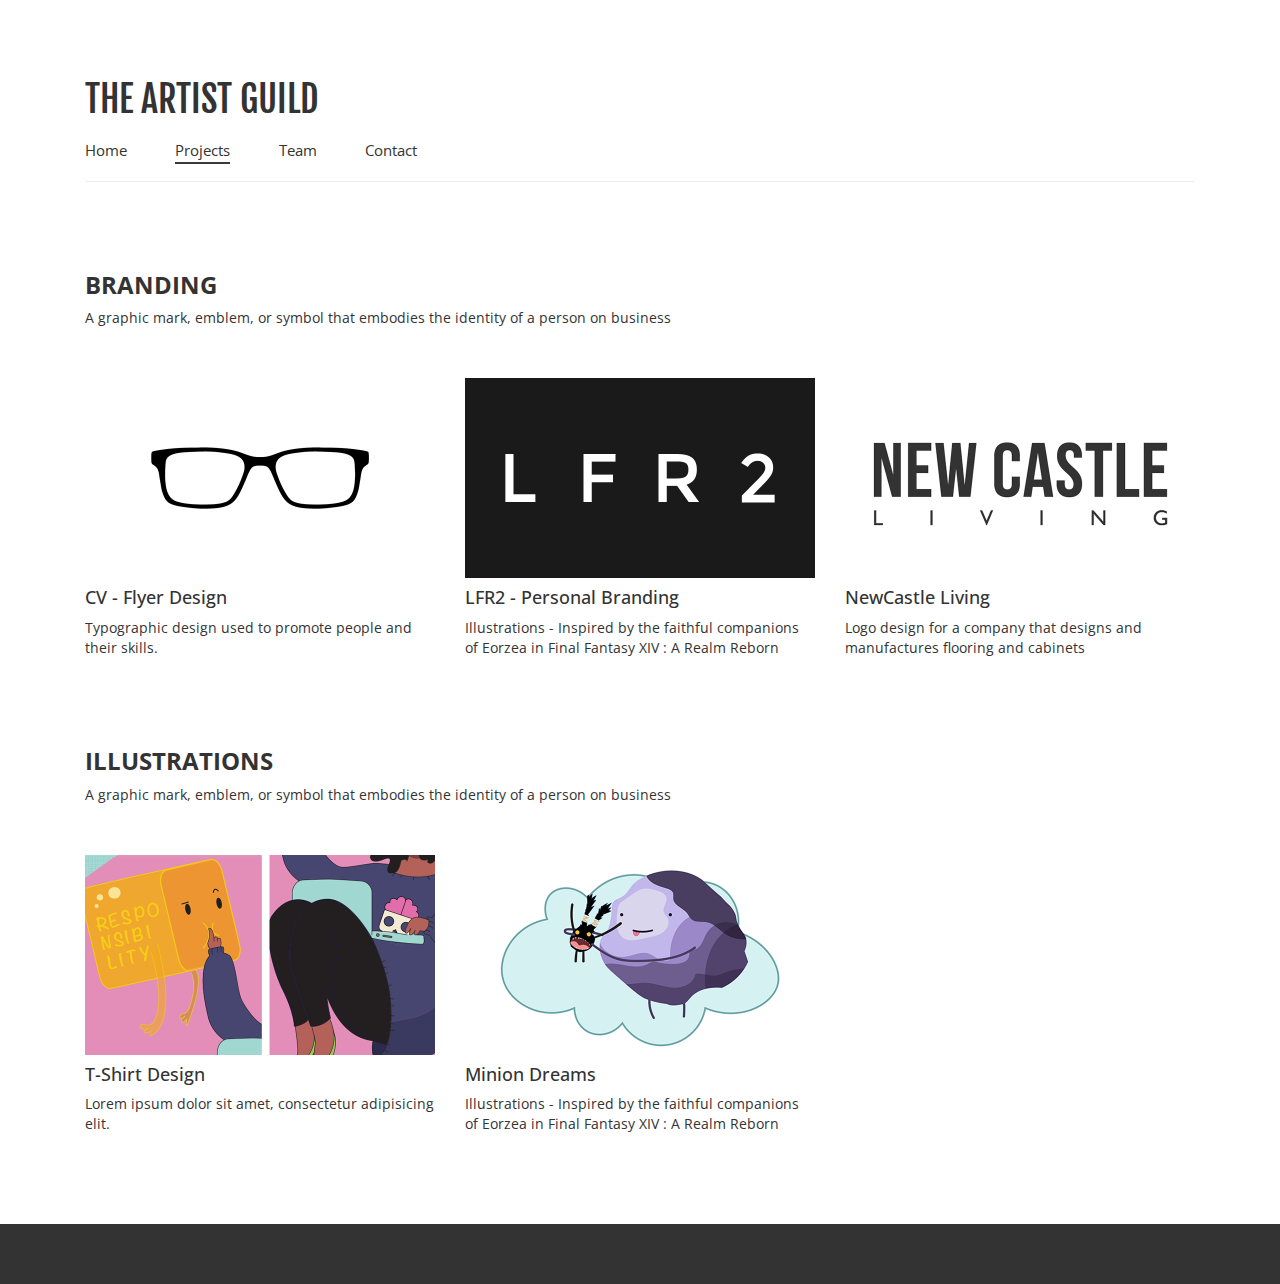
==== projects.html @ 04ff61cb "Uploading website" ====
<!DOCTYPE html>
<html lang="en">
  <head>
    <meta charset="utf-8">
    <meta http-equiv="X-UA-Compatible" content="IE=edge">
    <meta name="viewport" content="width=device-width, initial-scale=1">
    <title>The Guild - Project Page</title>

    <!-- Bootstrap -->
    <!-- Latest compiled and minified CSS -->
	<link rel="stylesheet" href="https://maxcdn.bootstrapcdn.com/bootstrap/3.3.1/css/bootstrap.min.css">
	<link href="https://maxcdn.bootstrapcdn.com/font-awesome/4.2.0/css/font-awesome.min.css" rel="stylesheet">

    <!-- HTML5 shim and Respond.js for IE8 support of HTML5 elements and media queries -->
    <!-- WARNING: Respond.js doesn't work if you view the page via file:// -->
    <!--[if lt IE 9]>
      <script src="https://oss.maxcdn.com/html5shiv/3.7.2/html5shiv.min.js"></script>
      <script src="https://oss.maxcdn.com/respond/1.4.2/respond.min.js"></script>
    <![endif]-->
	
	<!-- Animations -->
	<link rel="stylesheet" href="css/animate.css">
	<link rel="stylesheet" href="css/ihover.css">

    <!-- MyStyles -->
    <link href='http://fonts.googleapis.com/css?family=Muli:300,400|Open+Sans:400,600,700,800' rel='stylesheet' type='text/css'>
    <link href='http://fonts.googleapis.com/css?family=Fjalla+One' rel='stylesheet' type='text/css'>
    <link rel="stylesheet" type="text/css" href="css/styles.css">

    <!-- Favicons and Tiles -->
    <link rel="shortcut icon" href="icons/favicon.ico" type="image/x-icon" />
	<!-- Apple Touch Icons -->
	<link rel="apple-touch-icon" href="icons/apple-touch-icon.png" />
	<link rel="apple-touch-icon" sizes="57x57" href="icons/apple-touch-icon-57x57.png" />
	<link rel="apple-touch-icon" sizes="72x72" href="icons/apple-touch-icon-72x72.png" />
	<link rel="apple-touch-icon" sizes="114x114" href="icons/apple-touch-icon-114x114.png" />
	<link rel="apple-touch-icon" sizes="144x144" href="icons/apple-touch-icon-144x144.png" />
	<link rel="apple-touch-icon" sizes="60x60" href="icons/apple-touch-icon-60x60.png" />
	<link rel="apple-touch-icon" sizes="120x120" href="icons/apple-touch-icon-120x120.png" />
	<link rel="apple-touch-icon" sizes="76x76" href="icons/apple-touch-icon-76x76.png" />
	<link rel="apple-touch-icon" sizes="152x152" href="icons/apple-touch-icon-152x152.png" />
	<!-- Windows 8 Tile Icons -->
    <meta name="msapplication-square70x70logo" content="icons/smalltile.png" />
	<meta name="msapplication-square150x150logo" content="icons/mediumtile.png" />
	<meta name="msapplication-wide310x150logo" content="icons/widetile.png" />
	<meta name="msapplication-square310x310logo" content="icons/largetile.png" />
  </head>
  <body>

    <!-- Begin page content -->
    <div class="container">
    	<div class="col-md-12">
    		<h1 class="mtl">THE ARTIST GUILD</h1>
    			<ul class="navigation mts">
					<li>
						<a href="index.html">Home</a>
					</li>
					<li>
						<a href="projects.html" class="active">Projects</a>
					</li>
					<li>
						<a href="#">Team</a>
					</li>
					<li>
						<a href="#">Contact</a>
					</li>
				</ul>
	    	<hr>
    	</div>
		

		<div class="col-md-12 mtm mbl">
			<p class="h3"><strong>BRANDING</strong><p>
			<p class="mbm">A graphic mark, emblem, or symbol that embodies the identity of a person on business</p>
			

        <!-- Projects Row -->
        <div class="row">
            <div class="col-md-4 portfolio-item">
                <div class="ih-item square effect13 bottom_to_top"><a href="projects/cv-flyer.html">
					<div class="img"><img src="images/portfolio/cover-promo.png" alt="img"></div>
					<div class="info">
						  <i class="center-block fa fa-search fa-inverse fa-3x"></i>
		        	</div></a>
		        </div>	
                <p class="h4"><a href="projects/cv-flyer.html">CV - Flyer Design</a> </p>
                <p>Typographic design used to promote people and their skills.</p>
            </div>
            <div class="col-md-4 portfolio-item">
                <div class="ih-item square effect13 bottom_to_top"><a href="projects/lfr2.html">
					<div class="img"><img src="images/portfolio/cover-lfr2.png" alt="img"></div>
					<div class="info">
						  <i class="center-block fa fa-search fa-inverse fa-3x"></i>
		        	</div></a>
		        </div>	
                <p class="h4"><a href="projects/lfr2.html">LFR2 - Personal Branding</a> </p>
                <p>Illustrations - Inspired by the faithful companions of Eorzea in Final Fantasy XIV : A Realm Reborn</p>
            </div>
            <div class="col-md-4 portfolio-item">
                <div class="ih-item square effect13 bottom_to_top"><a href="projects/newcastle-living.html">
					<div class="img"><img src="images/portfolio/cover-castle.png" alt="img"></div>
					<div class="info">
						  <i class="center-block fa fa-search fa-inverse fa-3x"></i>
		        	</div></a>
		        </div>	
                <p class="h4"><a href="projects/newcastle-living.html">NewCastle Living</a> </p>
                <p>Logo design for a company that designs and manufactures flooring and cabinets</p>
            </div>
        </div>
        <!-- /.row -->


        <p class="h3 mtl"><strong>ILLUSTRATIONS</strong><p>
		<p class="mbm">A graphic mark, emblem, or symbol that embodies the identity of a person on business</p>

        <!-- Projects Row -->
        <div class="row">
        	<div class="col-md-4 portfolio-item">
                <div class="ih-item square effect13 bottom_to_top"><a href="projects/geekchic.html">
					<div class="img"><img src="images/portfolio/cover-geek.png" alt="img"></div>
					<div class="info">
						  <i class="center-block fa fa-search fa-inverse fa-3x"></i>
		        	</div></a>
		        </div>	
                <p class="h4"><a href="projects/geekchic.html">T-Shirt Design</a> </p>
                <p>Lorem ipsum dolor sit amet, consectetur adipisicing elit.</p>
            </div>

           
            <div class="col-md-4 portfolio-item">
                <div class="ih-item square effect13 bottom_to_top"><a href="projects/minions.html">
					<div class="img"><img src="images/portfolio/cover-minion.png" alt="img"></div>
					<div class="info">
						  <i class="center-block fa fa-search fa-inverse fa-3x"></i>
		        	</div></a>
		        </div>	
                <p class="h4"><a href="projects/minions.html">Minion Dreams</a> </p>
                <p>Illustrations - Inspired by the faithful companions of Eorzea in Final Fantasy XIV : A Realm Reborn</p>
            </div>
        </div>
        <!-- /.row -->

        
	    </div>
	</div>

    <footer class="footer">
      <div class="container">
	        <ul class="footer-links text-center">
	        </ul>
      </div>
    </footer>

	<!-- jQuery (necessary for Bootstrap's JavaScript plugins) -->
    <script src="https://ajax.googleapis.com/ajax/libs/jquery/1.11.1/jquery.min.js"></script>
	<!-- Latest compiled and minified JavaScript -->
	<script src="https://maxcdn.bootstrapcdn.com/bootstrap/3.3.1/js/bootstrap.min.js"></script>
	<script src="js/wow.min.js"></script>
	<script>
	 	new WOW().init();
	</script>
	<script type="text/javascript">
		$(function () { $("[data-toggle='tooltip']").tooltip(); });
	</script>


  </body>
</html>
---- css/ihover.css ----
.ih-item {
  position: relative;
  -webkit-transition: all 0.35s ease-in-out;
  -moz-transition: all 0.35s ease-in-out;
  transition: all 0.35s ease-in-out;
}
.ih-item,
.ih-item * {
  -webkit-box-sizing: border-box;
  -moz-box-sizing: border-box;
  box-sizing: border-box;
}
.ih-item a {
  color: #333;
}
.ih-item a:hover {
  text-decoration: none;
}
.ih-item img {
  width: 100%;
  height: 100%;
}

.ih-item.circle {
  position: relative;
  width: 220px;
  height: 220px;
  border-radius: 50%;
}
.ih-item.circle .img {
  position: relative;
  width: 220px;
  height: 220px;
  border-radius: 50%;
}
.ih-item.circle .img:before {
  position: absolute;
  display: block;
  content: '';
  width: 100%;
  height: 100%;
  border-radius: 50%;
  box-shadow: inset 0 0 0 16px rgba(255, 255, 255, 0.6), 0 1px 2px rgba(0, 0, 0, 0.3);
  -webkit-transition: all 0.35s ease-in-out;
  -moz-transition: all 0.35s ease-in-out;
  transition: all 0.35s ease-in-out;
}
.ih-item.circle .img img {
  border-radius: 50%;
}
.ih-item.circle .info {
  position: absolute;
  top: 0;
  bottom: 0;
  left: 0;
  right: 0;
  text-align: center;
  border-radius: 50%;
  -webkit-backface-visibility: hidden;
  backface-visibility: hidden;
}

.ih-item.square {
  position: relative;
/*  width: 316px;
  height: 216px;
  border: 8px solid #fff;
  box-shadow: 1px 1px 3px rgba(0, 0, 0, 0.3);*/ 
}
.ih-item.square .info {
  position: absolute;
  top: 0;
  bottom: 0;
  left: 0;
  right: 0;
  text-align: center;
  -webkit-backface-visibility: hidden;
  backface-visibility: hidden;
}

.ih-item.circle.effect1 .spinner {
  width: 230px;
  height: 230px;
  border: 10px solid #ecab18;
  border-right-color: #1ad280;
  border-bottom-color: #1ad280;
  border-radius: 50%;
  -webkit-transition: all 0.8s ease-in-out;
  -moz-transition: all 0.8s ease-in-out;
  transition: all 0.8s ease-in-out;
}
.ih-item.circle.effect1 .img {
  position: absolute;
  top: 10px;
  bottom: 0;
  left: 10px;
  right: 0;
  width: auto;
  height: auto;
}
.ih-item.circle.effect1 .img:before {
  display: none;
}
.ih-item.circle.effect1.colored .info {
  background: #1a4a72;
  background: rgba(26, 74, 114, 0.6);
}
.ih-item.circle.effect1 .info {
  top: 10px;
  bottom: 0;
  left: 10px;
  right: 0;
  background: #333333;
  background: rgba(0, 0, 0, 0.6);
  opacity: 0;
  -webkit-transition: all 0.8s ease-in-out;
  -moz-transition: all 0.8s ease-in-out;
  transition: all 0.8s ease-in-out;
}
.ih-item.circle.effect1 .info h3 {
  color: #fff;
  text-transform: uppercase;
  position: relative;
  letter-spacing: 2px;
  font-size: 22px;
  margin: 0 30px;
  padding: 55px 0 0 0;
  height: 110px;
  text-shadow: 0 0 1px white, 0 1px 2px rgba(0, 0, 0, 0.3);
}
.ih-item.circle.effect1 .info p {
  color: #bbb;
  padding: 10px 5px;
  font-style: italic;
  margin: 0 30px;
  font-size: 12px;
  border-top: 1px solid rgba(255, 255, 255, 0.5);
}
.ih-item.circle.effect1 a:hover .spinner {
  -webkit-transform: rotate(180deg);
  -moz-transform: rotate(180deg);
  -ms-transform: rotate(180deg);
  -o-transform: rotate(180deg);
  transform: rotate(180deg);
}
.ih-item.circle.effect1 a:hover .info {
  opacity: 1;
}

.ih-item.circle.effect2 .img {
  opacity: 1;
  -webkit-transform: scale(1);
  -moz-transform: scale(1);
  -ms-transform: scale(1);
  -o-transform: scale(1);
  transform: scale(1);
  -webkit-transition: all 0.35s ease-in-out;
  -moz-transition: all 0.35s ease-in-out;
  transition: all 0.35s ease-in-out;
}
.ih-item.circle.effect2.colored .info {
  background: #1a4a72;
  background: rgba(26, 74, 114, 0.6);
}
.ih-item.circle.effect2 .info {
  background: #333333;
  background: rgba(0, 0, 0, 0.6);
  opacity: 0;
  pointer-events: none;
  -webkit-transition: all 0.35s ease-in-out;
  -moz-transition: all 0.35s ease-in-out;
  transition: all 0.35s ease-in-out;
}
.ih-item.circle.effect2 .info h3 {
  color: #fff;
  text-transform: uppercase;
  position: relative;
  letter-spacing: 2px;
  font-size: 22px;
  margin: 0 30px;
  padding: 55px 0 0 0;
  height: 110px;
  text-shadow: 0 0 1px white, 0 1px 2px rgba(0, 0, 0, 0.3);
}
.ih-item.circle.effect2 .info p {
  color: #bbb;
  padding: 10px 5px;
  font-style: italic;
  margin: 0 30px;
  font-size: 12px;
  border-top: 1px solid rgba(255, 255, 255, 0.5);
}

.ih-item.circle.effect2.left_to_right .info {
  -webkit-transform: translateX(-100%);
  -moz-transform: translateX(-100%);
  -ms-transform: translateX(-100%);
  -o-transform: translateX(-100%);
  transform: translateX(-100%);
}
.ih-item.circle.effect2.left_to_right a:hover .img {
  -webkit-transform: rotate(-90deg);
  -moz-transform: rotate(-90deg);
  -ms-transform: rotate(-90deg);
  -o-transform: rotate(-90deg);
  transform: rotate(-90deg);
}
.ih-item.circle.effect2.left_to_right a:hover .info {
  opacity: 1;
  -webkit-transform: translateX(0);
  -moz-transform: translateX(0);
  -ms-transform: translateX(0);
  -o-transform: translateX(0);
  transform: translateX(0);
}

.ih-item.circle.effect2.right_to_left .info {
  -webkit-transform: translateX(100%);
  -moz-transform: translateX(100%);
  -ms-transform: translateX(100%);
  -o-transform: translateX(100%);
  transform: translateX(100%);
}
.ih-item.circle.effect2.right_to_left a:hover .img {
  -webkit-transform: rotate(90deg);
  -moz-transform: rotate(90deg);
  -ms-transform: rotate(90deg);
  -o-transform: rotate(90deg);
  transform: rotate(90deg);
}
.ih-item.circle.effect2.right_to_left a:hover .info {
  opacity: 1;
  -webkit-transform: translateX(0);
  -moz-transform: translateX(0);
  -ms-transform: translateX(0);
  -o-transform: translateX(0);
  transform: translateX(0);
}

.ih-item.circle.effect2.top_to_bottom .info {
  -webkit-transform: translateY(-100%);
  -moz-transform: translateY(-100%);
  -ms-transform: translateY(-100%);
  -o-transform: translateY(-100%);
  transform: translateY(-100%);
}
.ih-item.circle.effect2.top_to_bottom a:hover .img {
  -webkit-transform: rotate(-90deg);
  -moz-transform: rotate(-90deg);
  -ms-transform: rotate(-90deg);
  -o-transform: rotate(-90deg);
  transform: rotate(-90deg);
}
.ih-item.circle.effect2.top_to_bottom a:hover .info {
  opacity: 1;
  -webkit-transform: translateY(0);
  -moz-transform: translateY(0);
  -ms-transform: translateY(0);
  -o-transform: translateY(0);
  transform: translateY(0);
}

.ih-item.circle.effect2.bottom_to_top .info {
  -webkit-transform: translateY(100%);
  -moz-transform: translateY(100%);
  -ms-transform: translateY(100%);
  -o-transform: translateY(100%);
  transform: translateY(100%);
}
.ih-item.circle.effect2.bottom_to_top a:hover .img {
  -webkit-transform: rotate(90deg);
  -moz-transform: rotate(90deg);
  -ms-transform: rotate(90deg);
  -o-transform: rotate(90deg);
  transform: rotate(90deg);
}
.ih-item.circle.effect2.bottom_to_top a:hover .info {
  opacity: 1;
  -webkit-transform: translateY(0);
  -moz-transform: translateY(0);
  -ms-transform: translateY(0);
  -o-transform: translateY(0);
  transform: translateY(0);
}

.ih-item.circle.effect3 .img {
  z-index: 11;
  -webkit-transition: all 0.35s ease-in-out;
  -moz-transition: all 0.35s ease-in-out;
  transition: all 0.35s ease-in-out;
}
.ih-item.circle.effect3.colored .info {
  background: #1a4a72;
}
.ih-item.circle.effect3 .info {
  background: #333333;
  opacity: 0;
  pointer-events: none;
  -webkit-transition: all 0.35s ease-in-out;
  -moz-transition: all 0.35s ease-in-out;
  transition: all 0.35s ease-in-out;
}
.ih-item.circle.effect3 .info h3 {
  color: #fff;
  text-transform: uppercase;
  position: relative;
  letter-spacing: 2px;
  font-size: 22px;
  margin: 0 30px;
  padding: 55px 0 0 0;
  height: 110px;
  text-shadow: 0 0 1px white, 0 1px 2px rgba(0, 0, 0, 0.3);
}
.ih-item.circle.effect3 .info p {
  color: #bbb;
  padding: 10px 5px;
  font-style: italic;
  margin: 0 30px;
  font-size: 12px;
  border-top: 1px solid rgba(255, 255, 255, 0.5);
}

.ih-item.circle.effect3.left_to_right .img {
  -webkit-transform: scale(1) translateX(0);
  -moz-transform: scale(1) translateX(0);
  -ms-transform: scale(1) translateX(0);
  -o-transform: scale(1) translateX(0);
  transform: scale(1) translateX(0);
}
.ih-item.circle.effect3.left_to_right .info {
  -webkit-transform: translateX(-100%);
  -moz-transform: translateX(-100%);
  -ms-transform: translateX(-100%);
  -o-transform: translateX(-100%);
  transform: translateX(-100%);
}
.ih-item.circle.effect3.left_to_right a:hover .img {
  -webkit-transform: scale(0.5) translateX(100%);
  -moz-transform: scale(0.5) translateX(100%);
  -ms-transform: scale(0.5) translateX(100%);
  -o-transform: scale(0.5) translateX(100%);
  transform: scale(0.5) translateX(100%);
}
.ih-item.circle.effect3.left_to_right a:hover .info {
  opacity: 1;
  -webkit-transform: translateX(0);
  -moz-transform: translateX(0);
  -ms-transform: translateX(0);
  -o-transform: translateX(0);
  transform: translateX(0);
}

.ih-item.circle.effect3.right_to_left .img {
  -webkit-transform: scale(1) translateX(0);
  -moz-transform: scale(1) translateX(0);
  -ms-transform: scale(1) translateX(0);
  -o-transform: scale(1) translateX(0);
  transform: scale(1) translateX(0);
}
.ih-item.circle.effect3.right_to_left .info {
  -webkit-transform: translateX(100%);
  -moz-transform: translateX(100%);
  -ms-transform: translateX(100%);
  -o-transform: translateX(100%);
  transform: translateX(100%);
}
.ih-item.circle.effect3.right_to_left a:hover .img {
  -webkit-transform: scale(0.5) translateX(-100%);
  -moz-transform: scale(0.5) translateX(-100%);
  -ms-transform: scale(0.5) translateX(-100%);
  -o-transform: scale(0.5) translateX(-100%);
  transform: scale(0.5) translateX(-100%);
}
.ih-item.circle.effect3.right_to_left a:hover .info {
  opacity: 1;
  -webkit-transform: translateX(0);
  -moz-transform: translateX(0);
  -ms-transform: translateX(0);
  -o-transform: translateX(0);
  transform: translateX(0);
}

.ih-item.circle.effect3.top_to_bottom .img {
  -webkit-transform: scale(1) translateY(0);
  -moz-transform: scale(1) translateY(0);
  -ms-transform: scale(1) translateY(0);
  -o-transform: scale(1) translateY(0);
  transform: scale(1) translateY(0);
}
.ih-item.circle.effect3.top_to_bottom .info {
  -webkit-transform: translateY(-100%);
  -moz-transform: translateY(-100%);
  -ms-transform: translateY(-100%);
  -o-transform: translateY(-100%);
  transform: translateY(-100%);
}
.ih-item.circle.effect3.top_to_bottom a:hover .img {
  -webkit-transform: scale(0.5) translateY(100%);
  -moz-transform: scale(0.5) translateY(100%);
  -ms-transform: scale(0.5) translateY(100%);
  -o-transform: scale(0.5) translateY(100%);
  transform: scale(0.5) translateY(100%);
}
.ih-item.circle.effect3.top_to_bottom a:hover .info {
  opacity: 1;
  -webkit-transform: translateY(0);
  -moz-transform: translateY(0);
  -ms-transform: translateY(0);
  -o-transform: translateY(0);
  transform: translateY(0);
}

.ih-item.circle.effect3.bottom_to_top .img {
  -webkit-transform: scale(1) translateY(0);
  -moz-transform: scale(1) translateY(0);
  -ms-transform: scale(1) translateY(0);
  -o-transform: scale(1) translateY(0);
  transform: scale(1) translateY(0);
}
.ih-item.circle.effect3.bottom_to_top .info {
  -webkit-transform: translateY(100%);
  -moz-transform: translateY(100%);
  -ms-transform: translateY(100%);
  -o-transform: translateY(100%);
  transform: translateY(100%);
}
.ih-item.circle.effect3.bottom_to_top a:hover .img {
  -webkit-transform: scale(0.5) translateY(-100%);
  -moz-transform: scale(0.5) translateY(-100%);
  -ms-transform: scale(0.5) translateY(-100%);
  -o-transform: scale(0.5) translateY(-100%);
  transform: scale(0.5) translateY(-100%);
}
.ih-item.circle.effect3.bottom_to_top a:hover .info {
  opacity: 1;
  -webkit-transform: translateY(0);
  -moz-transform: translateY(0);
  -ms-transform: translateY(0);
  -o-transform: translateY(0);
  transform: translateY(0);
}

.ih-item.circle.effect4 .img {
  opacity: 1;
  -webkit-transition: all 0.4s ease-in-out;
  -moz-transition: all 0.4s ease-in-out;
  transition: all 0.4s ease-in-out;
}
.ih-item.circle.effect4.colored .info {
  background: #1a4a72;
}
.ih-item.circle.effect4 .info {
  background: #333333;
  opacity: 0;
  visibility: hidden;
  pointer-events: none;
  -webkit-transition: all 0.35s ease;
  -moz-transition: all 0.35s ease;
  transition: all 0.35s ease;
}
.ih-item.circle.effect4 .info h3 {
  color: #fff;
  text-transform: uppercase;
  position: relative;
  letter-spacing: 2px;
  font-size: 22px;
  margin: 0 30px;
  padding: 55px 0 0 0;
  height: 110px;
  text-shadow: 0 0 1px white, 0 1px 2px rgba(0, 0, 0, 0.3);
}
.ih-item.circle.effect4 .info p {
  color: #bbb;
  padding: 10px 5px;
  font-style: italic;
  margin: 0 30px;
  font-size: 12px;
  border-top: 1px solid rgba(255, 255, 255, 0.5);
  -webkit-transition: all 0.35s ease-in-out;
  -moz-transition: all 0.35s ease-in-out;
  transition: all 0.35s ease-in-out;
}
.ih-item.circle.effect4 a:hover .img {
  opacity: 0;
  pointer-events: none;
}
.ih-item.circle.effect4 a:hover .info {
  visibility: visible;
  opacity: 1;
}

.ih-item.circle.effect4.left_to_right .img {
  -webkit-transform: translateX(0);
  -moz-transform: translateX(0);
  -ms-transform: translateX(0);
  -o-transform: translateX(0);
  transform: translateX(0);
}
.ih-item.circle.effect4.left_to_right .info {
  -webkit-transform: translateX(-100%);
  -moz-transform: translateX(-100%);
  -ms-transform: translateX(-100%);
  -o-transform: translateX(-100%);
  transform: translateX(-100%);
}
.ih-item.circle.effect4.left_to_right a:hover .img {
  -webkit-transform: translateX(100%);
  -moz-transform: translateX(100%);
  -ms-transform: translateX(100%);
  -o-transform: translateX(100%);
  transform: translateX(100%);
}
.ih-item.circle.effect4.left_to_right a:hover .info {
  -webkit-transform: translateX(0);
  -moz-transform: translateX(0);
  -ms-transform: translateX(0);
  -o-transform: translateX(0);
  transform: translateX(0);
}

.ih-item.circle.effect4.right_to_left .img {
  -webkit-transform: translateX(0);
  -moz-transform: translateX(0);
  -ms-transform: translateX(0);
  -o-transform: translateX(0);
  transform: translateX(0);
}
.ih-item.circle.effect4.right_to_left .info {
  -webkit-transform: translateX(100%);
  -moz-transform: translateX(100%);
  -ms-transform: translateX(100%);
  -o-transform: translateX(100%);
  transform: translateX(100%);
}
.ih-item.circle.effect4.right_to_left a:hover .img {
  -webkit-transform: translateX(-100%);
  -moz-transform: translateX(-100%);
  -ms-transform: translateX(-100%);
  -o-transform: translateX(-100%);
  transform: translateX(-100%);
}
.ih-item.circle.effect4.right_to_left a:hover .info {
  -webkit-transform: translateX(0);
  -moz-transform: translateX(0);
  -ms-transform: translateX(0);
  -o-transform: translateX(0);
  transform: translateX(0);
}

.ih-item.circle.effect4.top_to_bottom .img {
  -webkit-transform: translateY(0);
  -moz-transform: translateY(0);
  -ms-transform: translateY(0);
  -o-transform: translateY(0);
  transform: translateY(0);
}
.ih-item.circle.effect4.top_to_bottom .info {
  -webkit-transform: translateY(100%);
  -moz-transform: translateY(100%);
  -ms-transform: translateY(100%);
  -o-transform: translateY(100%);
  transform: translateY(100%);
}
.ih-item.circle.effect4.top_to_bottom a:hover .img {
  -webkit-transform: translateY(-100%);
  -moz-transform: translateY(-100%);
  -ms-transform: translateY(-100%);
  -o-transform: translateY(-100%);
  transform: translateY(-100%);
}
.ih-item.circle.effect4.top_to_bottom a:hover .info {
  -webkit-transform: translateY(0);
  -moz-transform: translateY(0);
  -ms-transform: translateY(0);
  -o-transform: translateY(0);
  transform: translateY(0);
}

.ih-item.circle.effect4.bottom_to_top .img {
  -webkit-transform: translateY(0);
  -moz-transform: translateY(0);
  -ms-transform: translateY(0);
  -o-transform: translateY(0);
  transform: translateY(0);
}
.ih-item.circle.effect4.bottom_to_top .info {
  -webkit-transform: translateY(-100%);
  -moz-transform: translateY(-100%);
  -ms-transform: translateY(-100%);
  -o-transform: translateY(-100%);
  transform: translateY(-100%);
}
.ih-item.circle.effect4.bottom_to_top a:hover .img {
  -webkit-transform: translateY(100%);
  -moz-transform: translateY(100%);
  -ms-transform: translateY(100%);
  -o-transform: translateY(100%);
  transform: translateY(100%);
}
.ih-item.circle.effect4.bottom_to_top a:hover .info {
  -webkit-transform: translateY(0);
  -moz-transform: translateY(0);
  -ms-transform: translateY(0);
  -o-transform: translateY(0);
  transform: translateY(0);
}

.ih-item.circle.effect5 {
  -webkit-perspective: 900px;
  -moz-perspective: 900px;
  perspective: 900px;
}
.ih-item.circle.effect5.colored .info .info-back {
  background: #1a4a72;
  background: rgba(26, 74, 114, 0.6);
}
.ih-item.circle.effect5 .info {
  -webkit-transition: all 0.35s ease-in-out;
  -moz-transition: all 0.35s ease-in-out;
  transition: all 0.35s ease-in-out;
  -webkit-transform-style: preserve-3d;
  -moz-transform-style: preserve-3d;
  -ms-transform-style: preserve-3d;
  -o-transform-style: preserve-3d;
  transform-style: preserve-3d;
}
.ih-item.circle.effect5 .info .info-back {
  visibility: hidden;
  border-radius: 50%;
  width: 100%;
  height: 100%;
  background: #333333;
  background: rgba(0, 0, 0, 0.6);
  -webkit-transform: rotate3d(0, 1, 0, 180deg);
  -moz-transform: rotate3d(0, 1, 0, 180deg);
  -ms-transform: rotate3d(0, 1, 0, 180deg);
  -o-transform: rotate3d(0, 1, 0, 180deg);
  transform: rotate3d(0, 1, 0, 180deg);
  -webkit-backface-visibility: hidden;
  backface-visibility: hidden;
}
.ih-item.circle.effect5 .info h3 {
  color: #fff;
  text-transform: uppercase;
  position: relative;
  letter-spacing: 2px;
  font-size: 22px;
  margin: 0 30px;
  padding: 55px 0 0 0;
  height: 110px;
  text-shadow: 0 0 1px white, 0 1px 2px rgba(0, 0, 0, 0.3);
}
.ih-item.circle.effect5 .info p {
  color: #bbb;
  padding: 10px 5px;
  font-style: italic;
  margin: 0 30px;
  font-size: 12px;
  border-top: 1px solid rgba(255, 255, 255, 0.5);
}
.ih-item.circle.effect5 a:hover .info {
  -webkit-transform: rotate3d(0, 1, 0, -180deg);
  -moz-transform: rotate3d(0, 1, 0, -180deg);
  -ms-transform: rotate3d(0, 1, 0, -180deg);
  -o-transform: rotate3d(0, 1, 0, -180deg);
  transform: rotate3d(0, 1, 0, -180deg);
}
.ih-item.circle.effect5 a:hover .info .info-back {
  visibility: visible;
}

.ih-item.circle.effect6 .img {
  opacity: 1;
  -webkit-transform: scale(1);
  -moz-transform: scale(1);
  -ms-transform: scale(1);
  -o-transform: scale(1);
  transform: scale(1);
  -webkit-transition: all 0.35s ease-in-out;
  -moz-transition: all 0.35s ease-in-out;
  transition: all 0.35s ease-in-out;
}
.ih-item.circle.effect6.colored .info {
  background: #1a4a72;
}
.ih-item.circle.effect6 .info {
  background: #333333;
  opacity: 0;
  -webkit-transition: all 0.35s ease-in-out;
  -moz-transition: all 0.35s ease-in-out;
  transition: all 0.35s ease-in-out;
}
.ih-item.circle.effect6 .info h3 {
  color: #fff;
  text-transform: uppercase;
  position: relative;
  letter-spacing: 2px;
  font-size: 22px;
  margin: 0 30px;
  padding: 55px 0 0 0;
  height: 110px;
  text-shadow: 0 0 1px white, 0 1px 2px rgba(0, 0, 0, 0.3);
}
.ih-item.circle.effect6 .info p {
  color: #bbb;
  padding: 10px 5px;
  font-style: italic;
  margin: 0 30px;
  font-size: 12px;
  border-top: 1px solid rgba(255, 255, 255, 0.5);
}

.ih-item.circle.effect6.scale_up .info {
  -webkit-transform: scale(0.5);
  -moz-transform: scale(0.5);
  -ms-transform: scale(0.5);
  -o-transform: scale(0.5);
  transform: scale(0.5);
}
.ih-item.circle.effect6.scale_up a:hover .img {
  opacity: 0;
  -webkit-transform: scale(1.5);
  -moz-transform: scale(1.5);
  -ms-transform: scale(1.5);
  -o-transform: scale(1.5);
  transform: scale(1.5);
}
.ih-item.circle.effect6.scale_up a:hover .info {
  opacity: 1;
  -webkit-transform: scale(1);
  -moz-transform: scale(1);
  -ms-transform: scale(1);
  -o-transform: scale(1);
  transform: scale(1);
}

.ih-item.circle.effect6.scale_down .info {
  -webkit-transform: scale(1.5);
  -moz-transform: scale(1.5);
  -ms-transform: scale(1.5);
  -o-transform: scale(1.5);
  transform: scale(1.5);
}
.ih-item.circle.effect6.scale_down a:hover .img {
  opacity: 0;
  -webkit-transform: scale(0.5);
  -moz-transform: scale(0.5);
  -ms-transform: scale(0.5);
  -o-transform: scale(0.5);
  transform: scale(0.5);
}
.ih-item.circle.effect6.scale_down a:hover .info {
  opacity: 1;
  -webkit-transform: scale(1);
  -moz-transform: scale(1);
  -ms-transform: scale(1);
  -o-transform: scale(1);
  transform: scale(1);
}

.ih-item.circle.effect6.scale_down_up .info {
  -webkit-transform: scale(0.5);
  -moz-transform: scale(0.5);
  -ms-transform: scale(0.5);
  -o-transform: scale(0.5);
  transform: scale(0.5);
  -webkit-transition: all 0.35s ease-in-out 0.2s;
  -moz-transition: all 0.35s ease-in-out 0.2s;
  transition: all 0.35s ease-in-out 0.2s;
}
.ih-item.circle.effect6.scale_down_up a:hover .img {
  opacity: 0;
  -webkit-transform: scale(0.5);
  -moz-transform: scale(0.5);
  -ms-transform: scale(0.5);
  -o-transform: scale(0.5);
  transform: scale(0.5);
}
.ih-item.circle.effect6.scale_down_up a:hover .info {
  opacity: 1;
  -webkit-transform: scale(1);
  -moz-transform: scale(1);
  -ms-transform: scale(1);
  -o-transform: scale(1);
  transform: scale(1);
}

.ih-item.circle.effect7 .img {
  opacity: 1;
  -webkit-transform: scale(1);
  -moz-transform: scale(1);
  -ms-transform: scale(1);
  -o-transform: scale(1);
  transform: scale(1);
  -webkit-transition: all 0.35s ease-out;
  -moz-transition: all 0.35s ease-out;
  transition: all 0.35s ease-out;
}
.ih-item.circle.effect7.colored .info {
  background: #1a4a72;
}
.ih-item.circle.effect7 .info {
  background: #333333;
  opacity: 0;
  visibility: hidden;
  pointer-events: none;
  -webkit-transition: all 0.35s ease 0.2s;
  -moz-transition: all 0.35s ease 0.2s;
  transition: all 0.35s ease 0.2s;
}
.ih-item.circle.effect7 .info h3 {
  color: #fff;
  text-transform: uppercase;
  position: relative;
  letter-spacing: 2px;
  font-size: 22px;
  margin: 0 30px;
  padding: 55px 0 0 0;
  height: 110px;
  text-shadow: 0 0 1px white, 0 1px 2px rgba(0, 0, 0, 0.3);
}
.ih-item.circle.effect7 .info p {
  color: #bbb;
  padding: 10px 5px;
  font-style: italic;
  margin: 0 30px;
  font-size: 12px;
  border-top: 1px solid rgba(255, 255, 255, 0.5);
}
.ih-item.circle.effect7 a:hover .img {
  opacity: 0;
  -webkit-transform: scale(0.5);
  -moz-transform: scale(0.5);
  -ms-transform: scale(0.5);
  -o-transform: scale(0.5);
  transform: scale(0.5);
}
.ih-item.circle.effect7 a:hover .info {
  visibility: visible;
  opacity: 1;
}

.ih-item.circle.effect7.left_to_right .info {
  -webkit-transform: translateX(-100%);
  -moz-transform: translateX(-100%);
  -ms-transform: translateX(-100%);
  -o-transform: translateX(-100%);
  transform: translateX(-100%);
}
.ih-item.circle.effect7.left_to_right a:hover .info {
  -webkit-transform: translateX(0);
  -moz-transform: translateX(0);
  -ms-transform: translateX(0);
  -o-transform: translateX(0);
  transform: translateX(0);
}

.ih-item.circle.effect7.right_to_left .info {
  -webkit-transform: translateX(100%);
  -moz-transform: translateX(100%);
  -ms-transform: translateX(100%);
  -o-transform: translateX(100%);
  transform: translateX(100%);
}
.ih-item.circle.effect7.right_to_left a:hover .info {
  -webkit-transform: translateX(0);
  -moz-transform: translateX(0);
  -ms-transform: translateX(0);
  -o-transform: translateX(0);
  transform: translateX(0);
}

.ih-item.circle.effect7.top_to_bottom .info {
  -webkit-transform: translateY(100%);
  -moz-transform: translateY(100%);
  -ms-transform: translateY(100%);
  -o-transform: translateY(100%);
  transform: translateY(100%);
}
.ih-item.circle.effect7.top_to_bottom a:hover .info {
  -webkit-transform: translateY(0);
  -moz-transform: translateY(0);
  -ms-transform: translateY(0);
  -o-transform: translateY(0);
  transform: translateY(0);
}

.ih-item.circle.effect7.bottom_to_top .info {
  -webkit-transform: translateY(-100%);
  -moz-transform: translateY(-100%);
  -ms-transform: translateY(-100%);
  -o-transform: translateY(-100%);
  transform: translateY(-100%);
}
.ih-item.circle.effect7.bottom_to_top a:hover .info {
  -webkit-transform: translateY(0);
  -moz-transform: translateY(0);
  -ms-transform: translateY(0);
  -o-transform: translateY(0);
  transform: translateY(0);
}

.ih-item.circle.effect8.colored .info {
  background: #1a4a72;
}
.ih-item.circle.effect8 .img-container {
  -webkit-transform: scale(1);
  -moz-transform: scale(1);
  -ms-transform: scale(1);
  -o-transform: scale(1);
  transform: scale(1);
  -webkit-transition: all 0.3s ease-in-out;
  -moz-transition: all 0.3s ease-in-out;
  transition: all 0.3s ease-in-out;
}
.ih-item.circle.effect8 .img-container .img {
  opacity: 1;
  -webkit-transition: all 0.3s ease-in-out 0.3s;
  -moz-transition: all 0.3s ease-in-out 0.3s;
  transition: all 0.3s ease-in-out 0.3s;
}
.ih-item.circle.effect8 .info-container {
  position: absolute;
  top: 0;
  bottom: 0;
  left: 0;
  right: 0;
  text-align: center;
  border-radius: 50%;
  opacity: 0;
  pointer-events: none;
  -webkit-transition: all 0.3s ease-in-out 0.3s;
  -moz-transition: all 0.3s ease-in-out 0.3s;
  transition: all 0.3s ease-in-out 0.3s;
}
.ih-item.circle.effect8 .info {
  width: 100%;
  height: 100%;
  background: #333333;
  pointer-events: none;
  -webkit-transform: scale(0.5);
  -moz-transform: scale(0.5);
  -ms-transform: scale(0.5);
  -o-transform: scale(0.5);
  transform: scale(0.5);
  -webkit-transition: all 0.35s ease-in-out 0.6s;
  -moz-transition: all 0.35s ease-in-out 0.6s;
  transition: all 0.35s ease-in-out 0.6s;
}
.ih-item.circle.effect8 .info h3 {
  color: #fff;
  text-transform: uppercase;
  letter-spacing: 2px;
  font-size: 22px;
  margin: 0 30px;
  padding: 45px 0 0 0;
  height: 140px;
  text-shadow: 0 0 1px white, 0 1px 2px rgba(0, 0, 0, 0.3);
}
.ih-item.circle.effect8 .info p {
  color: #bbb;
  padding: 10px 5px;
  font-style: italic;
  margin: 0 30px;
  font-size: 12px;
  border-top: 1px solid rgba(255, 255, 255, 0.5);
}
.ih-item.circle.effect8 a:hover .img-container {
  pointer-events: none;
  -webkit-transform: scale(0.5);
  -moz-transform: scale(0.5);
  -ms-transform: scale(0.5);
  -o-transform: scale(0.5);
  transform: scale(0.5);
}
.ih-item.circle.effect8 a:hover .img-container .img {
  opacity: 0;
  pointer-events: none;
}
.ih-item.circle.effect8 a:hover .info-container {
  opacity: 1;
}
.ih-item.circle.effect8 a:hover .info-container .info {
  -webkit-transform: scale(1);
  -moz-transform: scale(1);
  -ms-transform: scale(1);
  -o-transform: scale(1);
  transform: scale(1);
}

.ih-item.circle.effect8.left_to_right .img-container .img {
  -webkit-transform: translateX(0);
  -moz-transform: translateX(0);
  -ms-transform: translateX(0);
  -o-transform: translateX(0);
  transform: translateX(0);
}
.ih-item.circle.effect8.left_to_right .info-container {
  -webkit-transform: translateX(100%);
  -moz-transform: translateX(100%);
  -ms-transform: translateX(100%);
  -o-transform: translateX(100%);
  transform: translateX(100%);
}
.ih-item.circle.effect8.left_to_right a:hover .img-container .img {
  -webkit-transform: translateX(-100%);
  -moz-transform: translateX(-100%);
  -ms-transform: translateX(-100%);
  -o-transform: translateX(-100%);
  transform: translateX(-100%);
}
.ih-item.circle.effect8.left_to_right a:hover .info-container {
  -webkit-transform: translateX(0);
  -moz-transform: translateX(0);
  -ms-transform: translateX(0);
  -o-transform: translateX(0);
  transform: translateX(0);
}

.ih-item.circle.effect8.right_to_left .img-container .img {
  -webkit-transform: translateX(0);
  -moz-transform: translateX(0);
  -ms-transform: translateX(0);
  -o-transform: translateX(0);
  transform: translateX(0);
}
.ih-item.circle.effect8.right_to_left .info-container {
  -webkit-transform: translateX(-100%);
  -moz-transform: translateX(-100%);
  -ms-transform: translateX(-100%);
  -o-transform: translateX(-100%);
  transform: translateX(-100%);
}
.ih-item.circle.effect8.right_to_left a:hover .img-container .img {
  -webkit-transform: translateX(100%);
  -moz-transform: translateX(100%);
  -ms-transform: translateX(100%);
  -o-transform: translateX(100%);
  transform: translateX(100%);
}
.ih-item.circle.effect8.right_to_left a:hover .info-container {
  -webkit-transform: translateX(0);
  -moz-transform: translateX(0);
  -ms-transform: translateX(0);
  -o-transform: translateX(0);
  transform: translateX(0);
}

.ih-item.circle.effect8.top_to_bottom .img-container .img {
  -webkit-transform: translateY(0);
  -moz-transform: translateY(0);
  -ms-transform: translateY(0);
  -o-transform: translateY(0);
  transform: translateY(0);
}
.ih-item.circle.effect8.top_to_bottom .info-container {
  -webkit-transform: translateY(-100%);
  -moz-transform: translateY(-100%);
  -ms-transform: translateY(-100%);
  -o-transform: translateY(-100%);
  transform: translateY(-100%);
}
.ih-item.circle.effect8.top_to_bottom a:hover .img-container .img {
  -webkit-transform: translateY(100%);
  -moz-transform: translateY(100%);
  -ms-transform: translateY(100%);
  -o-transform: translateY(100%);
  transform: translateY(100%);
}
.ih-item.circle.effect8.top_to_bottom a:hover .info-container {
  -webkit-transform: translateY(0);
  -moz-transform: translateY(0);
  -ms-transform: translateY(0);
  -o-transform: translateY(0);
  transform: translateY(0);
}

.ih-item.circle.effect8.bottom_to_top .img-container .img {
  -webkit-transform: translateY(0);
  -moz-transform: translateY(0);
  -ms-transform: translateY(0);
  -o-transform: translateY(0);
  transform: translateY(0);
}
.ih-item.circle.effect8.bottom_to_top .info-container {
  -webkit-transform: translateY(100%);
  -moz-transform: translateY(100%);
  -ms-transform: translateY(100%);
  -o-transform: translateY(100%);
  transform: translateY(100%);
}
.ih-item.circle.effect8.bottom_to_top a:hover .img-container .img {
  -webkit-transform: translateY(-100%);
  -moz-transform: translateY(-100%);
  -ms-transform: translateY(-100%);
  -o-transform: translateY(-100%);
  transform: translateY(-100%);
}
.ih-item.circle.effect8.bottom_to_top a:hover .info-container {
  -webkit-transform: translateY(0);
  -moz-transform: translateY(0);
  -ms-transform: translateY(0);
  -o-transform: translateY(0);
  transform: translateY(0);
}

.ih-item.circle.effect9 .img {
  opacity: 1;
  -webkit-transition: all 0.35s ease-out;
  -moz-transition: all 0.35s ease-out;
  transition: all 0.35s ease-out;
}
.ih-item.circle.effect9.colored .info {
  background: #1a4a72;
}
.ih-item.circle.effect9 .info {
  background: #333333;
  opacity: 0;
  visibility: hidden;
  pointer-events: none;
  -webkit-transform: scale(0.5);
  -moz-transform: scale(0.5);
  -ms-transform: scale(0.5);
  -o-transform: scale(0.5);
  transform: scale(0.5);
  -webkit-transition: all 0.35s ease 0.2s;
  -moz-transition: all 0.35s ease 0.2s;
  transition: all 0.35s ease 0.2s;
}
.ih-item.circle.effect9 .info h3 {
  color: #fff;
  text-transform: uppercase;
  position: relative;
  letter-spacing: 2px;
  font-size: 22px;
  margin: 0 30px;
  padding: 55px 0 0 0;
  height: 110px;
  text-shadow: 0 0 1px white, 0 1px 2px rgba(0, 0, 0, 0.3);
}
.ih-item.circle.effect9 .info p {
  color: #bbb;
  padding: 10px 5px;
  font-style: italic;
  margin: 0 30px;
  font-size: 12px;
  border-top: 1px solid rgba(255, 255, 255, 0.5);
}
.ih-item.circle.effect9 a:hover .img {
  opacity: 0;
  pointer-events: none;
  -webkit-transform: scale(0.5);
  -moz-transform: scale(0.5);
  -ms-transform: scale(0.5);
  -o-transform: scale(0.5);
  transform: scale(0.5);
}
.ih-item.circle.effect9 a:hover .info {
  visibility: visible;
  opacity: 1;
  -webkit-transform: scale(1);
  -moz-transform: scale(1);
  -ms-transform: scale(1);
  -o-transform: scale(1);
  transform: scale(1);
}

.ih-item.circle.effect9.left_to_right .img {
  -webkit-transform: translateX(0) rotate(0);
  -moz-transform: translateX(0) rotate(0);
  -ms-transform: translateX(0) rotate(0);
  -o-transform: translateX(0) rotate(0);
  transform: translateX(0) rotate(0);
}
.ih-item.circle.effect9.left_to_right a:hover .img {
  -webkit-transform: translateX(100%) rotate(180deg);
  -moz-transform: translateX(100%) rotate(180deg);
  -ms-transform: translateX(100%) rotate(180deg);
  -o-transform: translateX(100%) rotate(180deg);
  transform: translateX(100%) rotate(180deg);
}

.ih-item.circle.effect9.right_to_left .img {
  -webkit-transform: translateX(0) rotate(0);
  -moz-transform: translateX(0) rotate(0);
  -ms-transform: translateX(0) rotate(0);
  -o-transform: translateX(0) rotate(0);
  transform: translateX(0) rotate(0);
}
.ih-item.circle.effect9.right_to_left a:hover .img {
  -webkit-transform: translateX(-100%) rotate(-180deg);
  -moz-transform: translateX(-100%) rotate(-180deg);
  -ms-transform: translateX(-100%) rotate(-180deg);
  -o-transform: translateX(-100%) rotate(-180deg);
  transform: translateX(-100%) rotate(-180deg);
}

.ih-item.circle.effect9.top_to_bottom .img {
  -webkit-transform: translateY(0);
  -moz-transform: translateY(0);
  -ms-transform: translateY(0);
  -o-transform: translateY(0);
  transform: translateY(0);
}
.ih-item.circle.effect9.top_to_bottom a:hover .img {
  -webkit-transform: translateY(-100%);
  -moz-transform: translateY(-100%);
  -ms-transform: translateY(-100%);
  -o-transform: translateY(-100%);
  transform: translateY(-100%);
}

.ih-item.circle.effect9.bottom_to_top .img {
  -webkit-transform: translateY(0);
  -moz-transform: translateY(0);
  -ms-transform: translateY(0);
  -o-transform: translateY(0);
  transform: translateY(0);
}
.ih-item.circle.effect9.bottom_to_top a:hover .img {
  -webkit-transform: translateY(100%);
  -moz-transform: translateY(100%);
  -ms-transform: translateY(100%);
  -o-transform: translateY(100%);
  transform: translateY(100%);
}

.ih-item.circle.effect10 .img {
  z-index: 11;
  -webkit-transform: scale(1);
  -moz-transform: scale(1);
  -ms-transform: scale(1);
  -o-transform: scale(1);
  transform: scale(1);
  -webkit-transition: all 0.35s ease-in-out;
  -moz-transition: all 0.35s ease-in-out;
  transition: all 0.35s ease-in-out;
}
.ih-item.circle.effect10.colored .info {
  background: #1a4a72;
}
.ih-item.circle.effect10 .info {
  background: #333333;
  opacity: 0;
  -webkit-transform: scale(0);
  -moz-transform: scale(0);
  -ms-transform: scale(0);
  -o-transform: scale(0);
  transform: scale(0);
  -webkit-transition: all 0.35s ease-in-out;
  -moz-transition: all 0.35s ease-in-out;
  transition: all 0.35s ease-in-out;
}
.ih-item.circle.effect10 .info h3 {
  color: #fff;
  text-transform: uppercase;
  position: relative;
  letter-spacing: 2px;
  font-size: 22px;
  text-shadow: 0 0 1px white, 0 1px 2px rgba(0, 0, 0, 0.3);
}
.ih-item.circle.effect10 .info p {
  color: #bbb;
  font-style: italic;
  font-size: 12px;
  border-top: 1px solid rgba(255, 255, 255, 0.5);
}
.ih-item.circle.effect10 a:hover .info {
  visibility: visible;
  opacity: 1;
  -webkit-transform: scale(1);
  -moz-transform: scale(1);
  -ms-transform: scale(1);
  -o-transform: scale(1);
  transform: scale(1);
}

.ih-item.circle.effect10.top_to_bottom .info h3 {
  margin: 0 30px;
  padding: 25px 0 0 0;
  height: 78px;
}
.ih-item.circle.effect10.top_to_bottom .info p {
  margin: 0 30px;
  padding: 5px;
}
.ih-item.circle.effect10.top_to_bottom a:hover .img {
  -webkit-transform: translateY(50px) scale(0.5);
  -moz-transform: translateY(50px) scale(0.5);
  -ms-transform: translateY(50px) scale(0.5);
  -o-transform: translateY(50px) scale(0.5);
  transform: translateY(50px) scale(0.5);
}

.ih-item.circle.effect10.bottom_to_top .info h3 {
  margin: 95px 30px 0;
  padding: 25px 0 0 0;
  height: 78px;
}
.ih-item.circle.effect10.bottom_to_top .info p {
  margin: 0 30px;
  padding: 5px;
}
.ih-item.circle.effect10.bottom_to_top a:hover .img {
  -webkit-transform: translateY(-50px) scale(0.5);
  -moz-transform: translateY(-50px) scale(0.5);
  -ms-transform: translateY(-50px) scale(0.5);
  -o-transform: translateY(-50px) scale(0.5);
  transform: translateY(-50px) scale(0.5);
}

.ih-item.circle.effect11 {
  -webkit-perspective: 900px;
  -moz-perspective: 900px;
  perspective: 900px;
}
.ih-item.circle.effect11 .img {
  opacity: 1;
  -webkit-transform-origin: 50% 50%;
  -moz-transform-origin: 50% 50%;
  -ms-transform-origin: 50% 50%;
  -o-transform-origin: 50% 50%;
  transform-origin: 50% 50%;
  -webkit-transition: all 0.35s ease-in-out;
  -moz-transition: all 0.35s ease-in-out;
  transition: all 0.35s ease-in-out;
}
.ih-item.circle.effect11.colored .info {
  background: #1a4a72;
}
.ih-item.circle.effect11 .info {
  background: #333333;
  opacity: 0;
  visibility: hidden;
  -webkit-transition: all 0.35s ease 0.35s;
  -moz-transition: all 0.35s ease 0.35s;
  transition: all 0.35s ease 0.35s;
}
.ih-item.circle.effect11 .info h3 {
  color: #fff;
  text-transform: uppercase;
  position: relative;
  letter-spacing: 2px;
  font-size: 22px;
  margin: 0 30px;
  padding: 55px 0 0 0;
  height: 110px;
  text-shadow: 0 0 1px white, 0 1px 2px rgba(0, 0, 0, 0.3);
}
.ih-item.circle.effect11 .info p {
  color: #bbb;
  padding: 10px 5px;
  font-style: italic;
  margin: 0 30px;
  font-size: 12px;
  border-top: 1px solid rgba(255, 255, 255, 0.5);
}
.ih-item.circle.effect11 a:hover .img {
  opacity: 0;
}
.ih-item.circle.effect11 a:hover .info {
  visibility: visible;
  opacity: 1;
}

.ih-item.circle.effect11.left_to_right .img {
  -webkit-transform: translateZ(0) rotateY(0);
  -moz-transform: translateZ(0) rotateY(0);
  -ms-transform: translateZ(0) rotateY(0);
  -o-transform: translateZ(0) rotateY(0);
  transform: translateZ(0) rotateY(0);
}
.ih-item.circle.effect11.left_to_right .info {
  -webkit-transform: translateZ(-1000px) rotateY(-90deg);
  -moz-transform: translateZ(-1000px) rotateY(-90deg);
  -ms-transform: translateZ(-1000px) rotateY(-90deg);
  -o-transform: translateZ(-1000px) rotateY(-90deg);
  transform: translateZ(-1000px) rotateY(-90deg);
}
.ih-item.circle.effect11.left_to_right a:hover .img {
  -webkit-transform: translateZ(-1000px) rotateY(90deg);
  -moz-transform: translateZ(-1000px) rotateY(90deg);
  -ms-transform: translateZ(-1000px) rotateY(90deg);
  -o-transform: translateZ(-1000px) rotateY(90deg);
  transform: translateZ(-1000px) rotateY(90deg);
}
.ih-item.circle.effect11.left_to_right a:hover .info {
  -webkit-transform: translateZ(0) rotateY(0);
  -moz-transform: translateZ(0) rotateY(0);
  -ms-transform: translateZ(0) rotateY(0);
  -o-transform: translateZ(0) rotateY(0);
  transform: translateZ(0) rotateY(0);
}

.ih-item.circle.effect11.right_to_left .img {
  -webkit-transform: translateZ(0) rotateY(0);
  -moz-transform: translateZ(0) rotateY(0);
  -ms-transform: translateZ(0) rotateY(0);
  -o-transform: translateZ(0) rotateY(0);
  transform: translateZ(0) rotateY(0);
}
.ih-item.circle.effect11.right_to_left .info {
  -webkit-transform: translateZ(-1000px) rotateY(90deg);
  -moz-transform: translateZ(-1000px) rotateY(90deg);
  -ms-transform: translateZ(-1000px) rotateY(90deg);
  -o-transform: translateZ(-1000px) rotateY(90deg);
  transform: translateZ(-1000px) rotateY(90deg);
}
.ih-item.circle.effect11.right_to_left a:hover .img {
  -webkit-transform: translateZ(-1000px) rotateY(-90deg);
  -moz-transform: translateZ(-1000px) rotateY(-90deg);
  -ms-transform: translateZ(-1000px) rotateY(-90deg);
  -o-transform: translateZ(-1000px) rotateY(-90deg);
  transform: translateZ(-1000px) rotateY(-90deg);
}
.ih-item.circle.effect11.right_to_left a:hover .info {
  -webkit-transform: translateZ(0) rotateY(0);
  -moz-transform: translateZ(0) rotateY(0);
  -ms-transform: translateZ(0) rotateY(0);
  -o-transform: translateZ(0) rotateY(0);
  transform: translateZ(0) rotateY(0);
}

.ih-item.circle.effect11.top_to_bottom .img {
  -webkit-transform: translateZ(0) rotateX(0);
  -moz-transform: translateZ(0) rotateX(0);
  -ms-transform: translateZ(0) rotateX(0);
  -o-transform: translateZ(0) rotateX(0);
  transform: translateZ(0) rotateX(0);
}
.ih-item.circle.effect11.top_to_bottom .info {
  -webkit-transform: translateZ(-1000px) rotateX(90deg);
  -moz-transform: translateZ(-1000px) rotateX(90deg);
  -ms-transform: translateZ(-1000px) rotateX(90deg);
  -o-transform: translateZ(-1000px) rotateX(90deg);
  transform: translateZ(-1000px) rotateX(90deg);
}
.ih-item.circle.effect11.top_to_bottom a:hover .img {
  -webkit-transform: translateZ(-1000px) rotateX(-90deg);
  -moz-transform: translateZ(-1000px) rotateX(-90deg);
  -ms-transform: translateZ(-1000px) rotateX(-90deg);
  -o-transform: translateZ(-1000px) rotateX(-90deg);
  transform: translateZ(-1000px) rotateX(-90deg);
}
.ih-item.circle.effect11.top_to_bottom a:hover .info {
  -webkit-transform: translateZ(0) rotateX(0);
  -moz-transform: translateZ(0) rotateX(0);
  -ms-transform: translateZ(0) rotateX(0);
  -o-transform: translateZ(0) rotateX(0);
  transform: translateZ(0) rotateX(0);
}

.ih-item.circle.effect11.bottom_to_top .img {
  -webkit-transform: translateZ(0) rotateX(0);
  -moz-transform: translateZ(0) rotateX(0);
  -ms-transform: translateZ(0) rotateX(0);
  -o-transform: translateZ(0) rotateX(0);
  transform: translateZ(0) rotateX(0);
}
.ih-item.circle.effect11.bottom_to_top .info {
  -webkit-transform: translateZ(-1000px) rotateX(-90deg);
  -moz-transform: translateZ(-1000px) rotateX(-90deg);
  -ms-transform: translateZ(-1000px) rotateX(-90deg);
  -o-transform: translateZ(-1000px) rotateX(-90deg);
  transform: translateZ(-1000px) rotateX(-90deg);
}
.ih-item.circle.effect11.bottom_to_top a:hover .img {
  -webkit-transform: translateZ(-1000px) rotateX(90deg);
  -moz-transform: translateZ(-1000px) rotateX(90deg);
  -ms-transform: translateZ(-1000px) rotateX(90deg);
  -o-transform: translateZ(-1000px) rotateX(90deg);
  transform: translateZ(-1000px) rotateX(90deg);
}
.ih-item.circle.effect11.bottom_to_top a:hover .info {
  -webkit-transform: translateZ(0) rotateX(0);
  -moz-transform: translateZ(0) rotateX(0);
  -ms-transform: translateZ(0) rotateX(0);
  -o-transform: translateZ(0) rotateX(0);
  transform: translateZ(0) rotateX(0);
}

.ih-item.circle.effect12 .img {
  opacity: 1;
  -webkit-transition: all 0.35s ease-in-out;
  -moz-transition: all 0.35s ease-in-out;
  transition: all 0.35s ease-in-out;
}
.ih-item.circle.effect12.colored .info {
  background: #1a4a72;
}
.ih-item.circle.effect12 .info {
  background: #333333;
  opacity: 0;
  visibility: hidden;
  pointer-events: none;
  -webkit-transform: scale(0.5);
  -moz-transform: scale(0.5);
  -ms-transform: scale(0.5);
  -o-transform: scale(0.5);
  transform: scale(0.5);
  -webkit-transition: all 0.35s ease-in-out;
  -moz-transition: all 0.35s ease-in-out;
  transition: all 0.35s ease-in-out;
}
.ih-item.circle.effect12 .info h3 {
  color: #fff;
  text-transform: uppercase;
  position: relative;
  letter-spacing: 2px;
  font-size: 22px;
  margin: 0 30px;
  padding: 55px 0 0 0;
  height: 110px;
  text-shadow: 0 0 1px white, 0 1px 2px rgba(0, 0, 0, 0.3);
}
.ih-item.circle.effect12 .info p {
  color: #bbb;
  padding: 10px 5px;
  font-style: italic;
  margin: 0 30px;
  font-size: 12px;
  border-top: 1px solid rgba(255, 255, 255, 0.5);
}
.ih-item.circle.effect12 a:hover .img {
  opacity: 0;
  pointer-events: none;
}
.ih-item.circle.effect12 a:hover .info {
  opacity: 1;
  visibility: visible;
}

.ih-item.circle.effect12.left_to_right .img {
  -webkit-transform: translateX(0) rotate(0);
  -moz-transform: translateX(0) rotate(0);
  -ms-transform: translateX(0) rotate(0);
  -o-transform: translateX(0) rotate(0);
  transform: translateX(0) rotate(0);
}
.ih-item.circle.effect12.left_to_right .info {
  -webkit-transform: translateX(100%) rotate(180deg);
  -moz-transform: translateX(100%) rotate(180deg);
  -ms-transform: translateX(100%) rotate(180deg);
  -o-transform: translateX(100%) rotate(180deg);
  transform: translateX(100%) rotate(180deg);
}
.ih-item.circle.effect12.left_to_right a:hover .img {
  -webkit-transform: translateX(100%) rotate(180deg);
  -moz-transform: translateX(100%) rotate(180deg);
  -ms-transform: translateX(100%) rotate(180deg);
  -o-transform: translateX(100%) rotate(180deg);
  transform: translateX(100%) rotate(180deg);
}
.ih-item.circle.effect12.left_to_right a:hover .info {
  -webkit-transform: translateX(0) rotate(0);
  -moz-transform: translateX(0) rotate(0);
  -ms-transform: translateX(0) rotate(0);
  -o-transform: translateX(0) rotate(0);
  transform: translateX(0) rotate(0);
  -webkit-transition-delay: 0.4s;
  -moz-transition-delay: 0.4s;
  transition-delay: 0.4s;
}

.ih-item.circle.effect12.right_to_left .img {
  -webkit-transform: translateX(0) rotate(0);
  -moz-transform: translateX(0) rotate(0);
  -ms-transform: translateX(0) rotate(0);
  -o-transform: translateX(0) rotate(0);
  transform: translateX(0) rotate(0);
}
.ih-item.circle.effect12.right_to_left .info {
  -webkit-transform: translateX(-100%) rotate(-180deg);
  -moz-transform: translateX(-100%) rotate(-180deg);
  -ms-transform: translateX(-100%) rotate(-180deg);
  -o-transform: translateX(-100%) rotate(-180deg);
  transform: translateX(-100%) rotate(-180deg);
}
.ih-item.circle.effect12.right_to_left a:hover .img {
  -webkit-transform: translateX(-100%) rotate(-180deg);
  -moz-transform: translateX(-100%) rotate(-180deg);
  -ms-transform: translateX(-100%) rotate(-180deg);
  -o-transform: translateX(-100%) rotate(-180deg);
  transform: translateX(-100%) rotate(-180deg);
}
.ih-item.circle.effect12.right_to_left a:hover .info {
  -webkit-transform: translateX(0) rotate(0);
  -moz-transform: translateX(0) rotate(0);
  -ms-transform: translateX(0) rotate(0);
  -o-transform: translateX(0) rotate(0);
  transform: translateX(0) rotate(0);
  -webkit-transition-delay: 0.4s;
  -moz-transition-delay: 0.4s;
  transition-delay: 0.4s;
}

.ih-item.circle.effect12.top_to_bottom .img {
  -webkit-transform: translateY(0) rotate(0);
  -moz-transform: translateY(0) rotate(0);
  -ms-transform: translateY(0) rotate(0);
  -o-transform: translateY(0) rotate(0);
  transform: translateY(0) rotate(0);
}
.ih-item.circle.effect12.top_to_bottom .info {
  -webkit-transform: translateY(-100%) rotate(-180deg);
  -moz-transform: translateY(-100%) rotate(-180deg);
  -ms-transform: translateY(-100%) rotate(-180deg);
  -o-transform: translateY(-100%) rotate(-180deg);
  transform: translateY(-100%) rotate(-180deg);
}
.ih-item.circle.effect12.top_to_bottom a:hover .img {
  -webkit-transform: translateY(-100%) rotate(-180deg);
  -moz-transform: translateY(-100%) rotate(-180deg);
  -ms-transform: translateY(-100%) rotate(-180deg);
  -o-transform: translateY(-100%) rotate(-180deg);
  transform: translateY(-100%) rotate(-180deg);
}
.ih-item.circle.effect12.top_to_bottom a:hover .info {
  -webkit-transform: translateY(0) rotate(0);
  -moz-transform: translateY(0) rotate(0);
  -ms-transform: translateY(0) rotate(0);
  -o-transform: translateY(0) rotate(0);
  transform: translateY(0) rotate(0);
  -webkit-transition-delay: 0.4s;
  -moz-transition-delay: 0.4s;
  transition-delay: 0.4s;
}

.ih-item.circle.effect12.bottom_to_top .img {
  -webkit-transform: translateY(0) rotate(0);
  -moz-transform: translateY(0) rotate(0);
  -ms-transform: translateY(0) rotate(0);
  -o-transform: translateY(0) rotate(0);
  transform: translateY(0) rotate(0);
}
.ih-item.circle.effect12.bottom_to_top .info {
  -webkit-transform: translateY(100%) rotate(180deg);
  -moz-transform: translateY(100%) rotate(180deg);
  -ms-transform: translateY(100%) rotate(180deg);
  -o-transform: translateY(100%) rotate(180deg);
  transform: translateY(100%) rotate(180deg);
}
.ih-item.circle.effect12.bottom_to_top a:hover .img {
  -webkit-transform: translateY(100%) rotate(180deg);
  -moz-transform: translateY(100%) rotate(180deg);
  -ms-transform: translateY(100%) rotate(180deg);
  -o-transform: translateY(100%) rotate(180deg);
  transform: translateY(100%) rotate(180deg);
}
.ih-item.circle.effect12.bottom_to_top a:hover .info {
  -webkit-transform: translateY(0) rotate(0);
  -moz-transform: translateY(0) rotate(0);
  -ms-transform: translateY(0) rotate(0);
  -o-transform: translateY(0) rotate(0);
  transform: translateY(0) rotate(0);
  -webkit-transition-delay: 0.4s;
  -moz-transition-delay: 0.4s;
  transition-delay: 0.4s;
}

.ih-item.circle.effect13.colored .info {
  background: #1a4a72;
  background: rgba(26, 74, 114, 0.6);
}
.ih-item.circle.effect13 .info {
  background: #333333;
  background: rgba(0, 0, 0, 0.6);
  opacity: 0;
  pointer-events: none;
  -webkit-transition: all 0.35s ease-in-out;
  -moz-transition: all 0.35s ease-in-out;
  transition: all 0.35s ease-in-out;
}
.ih-item.circle.effect13 .info h3 {
  visibility: hidden;
  color: #fff;
  text-transform: uppercase;
  position: relative;
  letter-spacing: 2px;
  font-size: 22px;
  margin: 0 30px;
  padding: 55px 0 0 0;
  height: 110px;
  text-shadow: 0 0 1px white, 0 1px 2px rgba(0, 0, 0, 0.3);
  -webkit-transition: all 0.35s ease-in-out;
  -moz-transition: all 0.35s ease-in-out;
  transition: all 0.35s ease-in-out;
}
.ih-item.circle.effect13 .info p {
  visibility: hidden;
  color: #bbb;
  padding: 10px 5px;
  font-style: italic;
  margin: 0 30px;
  font-size: 12px;
  border-top: 1px solid rgba(255, 255, 255, 0.5);
  -webkit-transition: all 0.35s ease-in-out;
  -moz-transition: all 0.35s ease-in-out;
  transition: all 0.35s ease-in-out;
}
.ih-item.circle.effect13 a:hover .info {
  opacity: 1;
}
.ih-item.circle.effect13 a:hover h3 {
  visibility: visible;
}
.ih-item.circle.effect13 a:hover p {
  visibility: visible;
}

.ih-item.circle.effect13.from_left_and_right .info h3 {
  -webkit-transform: translateX(-100%);
  -moz-transform: translateX(-100%);
  -ms-transform: translateX(-100%);
  -o-transform: translateX(-100%);
  transform: translateX(-100%);
}
.ih-item.circle.effect13.from_left_and_right .info p {
  -webkit-transform: translateX(100%);
  -moz-transform: translateX(100%);
  -ms-transform: translateX(100%);
  -o-transform: translateX(100%);
  transform: translateX(100%);
}
.ih-item.circle.effect13.from_left_and_right a:hover h3 {
  -webkit-transform: translateX(0);
  -moz-transform: translateX(0);
  -ms-transform: translateX(0);
  -o-transform: translateX(0);
  transform: translateX(0);
}
.ih-item.circle.effect13.from_left_and_right a:hover p {
  -webkit-transform: translateX(0);
  -moz-transform: translateX(0);
  -ms-transform: translateX(0);
  -o-transform: translateX(0);
  transform: translateX(0);
}

.ih-item.circle.effect13.top_to_bottom .info h3 {
  -webkit-transform: translateY(-100%);
  -moz-transform: translateY(-100%);
  -ms-transform: translateY(-100%);
  -o-transform: translateY(-100%);
  transform: translateY(-100%);
}
.ih-item.circle.effect13.top_to_bottom .info p {
  -webkit-transform: translateY(-100%);
  -moz-transform: translateY(-100%);
  -ms-transform: translateY(-100%);
  -o-transform: translateY(-100%);
  transform: translateY(-100%);
}
.ih-item.circle.effect13.top_to_bottom a:hover h3 {
  -webkit-transform: translateY(0);
  -moz-transform: translateY(0);
  -ms-transform: translateY(0);
  -o-transform: translateY(0);
  transform: translateY(0);
}
.ih-item.circle.effect13.top_to_bottom a:hover p {
  -webkit-transform: translateY(0);
  -moz-transform: translateY(0);
  -ms-transform: translateY(0);
  -o-transform: translateY(0);
  transform: translateY(0);
}

.ih-item.circle.effect13.bottom_to_top .info h3 {
  -webkit-transform: translateY(100%);
  -moz-transform: translateY(100%);
  -ms-transform: translateY(100%);
  -o-transform: translateY(100%);
  transform: translateY(100%);
}
.ih-item.circle.effect13.bottom_to_top .info p {
  -webkit-transform: translateY(100%);
  -moz-transform: translateY(100%);
  -ms-transform: translateY(100%);
  -o-transform: translateY(100%);
  transform: translateY(100%);
}
.ih-item.circle.effect13.bottom_to_top a:hover h3 {
  -webkit-transform: translateY(0);
  -moz-transform: translateY(0);
  -ms-transform: translateY(0);
  -o-transform: translateY(0);
  transform: translateY(0);
}
.ih-item.circle.effect13.bottom_to_top a:hover p {
  -webkit-transform: translateY(0);
  -moz-transform: translateY(0);
  -ms-transform: translateY(0);
  -o-transform: translateY(0);
  transform: translateY(0);
}

.ih-item.circle.effect14 {
  -webkit-perspective: 900px;
  -moz-perspective: 900px;
  perspective: 900px;
}
.ih-item.circle.effect14 .img {
  visibility: visible;
  opacity: 1;
  -webkit-transition: all 0.4s ease-out;
  -moz-transition: all 0.4s ease-out;
  transition: all 0.4s ease-out;
}
.ih-item.circle.effect14.colored .info {
  background: #1a4a72;
}
.ih-item.circle.effect14 .info {
  background: #333333;
  opacity: 0;
  visibility: hidden;
  -webkit-transition: all 0.35s ease-in-out 0.3s;
  -moz-transition: all 0.35s ease-in-out 0.3s;
  transition: all 0.35s ease-in-out 0.3s;
}
.ih-item.circle.effect14 .info h3 {
  color: #fff;
  text-transform: uppercase;
  position: relative;
  letter-spacing: 2px;
  font-size: 22px;
  margin: 0 30px;
  padding: 55px 0 0 0;
  height: 110px;
  text-shadow: 0 0 1px white, 0 1px 2px rgba(0, 0, 0, 0.3);
}
.ih-item.circle.effect14 .info p {
  color: #bbb;
  padding: 10px 5px;
  font-style: italic;
  margin: 0 30px;
  font-size: 12px;
  border-top: 1px solid rgba(255, 255, 255, 0.5);
}
.ih-item.circle.effect14 a:hover .img {
  opacity: 0;
  visibility: hidden;
}
.ih-item.circle.effect14 a:hover .info {
  visibility: visible;
  opacity: 1;
}

.ih-item.circle.effect14.left_to_right .img {
  -webkit-transform: rotateY(0);
  -moz-transform: rotateY(0);
  -ms-transform: rotateY(0);
  -o-transform: rotateY(0);
  transform: rotateY(0);
  -webkit-transform-origin: 100% 50%;
  -moz-transform-origin: 100% 50%;
  -ms-transform-origin: 100% 50%;
  -o-transform-origin: 100% 50%;
  transform-origin: 100% 50%;
}
.ih-item.circle.effect14.left_to_right .info {
  -webkit-transform: rotateY(90deg);
  -moz-transform: rotateY(90deg);
  -ms-transform: rotateY(90deg);
  -o-transform: rotateY(90deg);
  transform: rotateY(90deg);
  -webkit-transform-origin: 0% 50%;
  -moz-transform-origin: 0% 50%;
  -ms-transform-origin: 0% 50%;
  -o-transform-origin: 0% 50%;
  transform-origin: 0% 50%;
}
.ih-item.circle.effect14.left_to_right a:hover .img {
  -webkit-transform: rotateY(-90deg);
  -moz-transform: rotateY(-90deg);
  -ms-transform: rotateY(-90deg);
  -o-transform: rotateY(-90deg);
  transform: rotateY(-90deg);
}
.ih-item.circle.effect14.left_to_right a:hover .info {
  -webkit-transform: rotateY(0);
  -moz-transform: rotateY(0);
  -ms-transform: rotateY(0);
  -o-transform: rotateY(0);
  transform: rotateY(0);
}

.ih-item.circle.effect14.right_to_left .img {
  -webkit-transform: rotateY(0);
  -moz-transform: rotateY(0);
  -ms-transform: rotateY(0);
  -o-transform: rotateY(0);
  transform: rotateY(0);
  -webkit-transform-origin: 0% 50%;
  -moz-transform-origin: 0% 50%;
  -ms-transform-origin: 0% 50%;
  -o-transform-origin: 0% 50%;
  transform-origin: 0% 50%;
}
.ih-item.circle.effect14.right_to_left .info {
  -webkit-transform: rotateY(-90deg);
  -moz-transform: rotateY(-90deg);
  -ms-transform: rotateY(-90deg);
  -o-transform: rotateY(-90deg);
  transform: rotateY(-90deg);
  -webkit-transform-origin: 100% 50%;
  -moz-transform-origin: 100% 50%;
  -ms-transform-origin: 100% 50%;
  -o-transform-origin: 100% 50%;
  transform-origin: 100% 50%;
}
.ih-item.circle.effect14.right_to_left a:hover .img {
  -webkit-transform: rotateY(90deg);
  -moz-transform: rotateY(90deg);
  -ms-transform: rotateY(90deg);
  -o-transform: rotateY(90deg);
  transform: rotateY(90deg);
}
.ih-item.circle.effect14.right_to_left a:hover .info {
  -webkit-transform: rotateY(0);
  -moz-transform: rotateY(0);
  -ms-transform: rotateY(0);
  -o-transform: rotateY(0);
  transform: rotateY(0);
}

.ih-item.circle.effect14.top_to_bottom .img {
  -webkit-transform: rotateX(0);
  -moz-transform: rotateX(0);
  -ms-transform: rotateX(0);
  -o-transform: rotateX(0);
  transform: rotateX(0);
  -webkit-transform-origin: 50% 100%;
  -moz-transform-origin: 50% 100%;
  -ms-transform-origin: 50% 100%;
  -o-transform-origin: 50% 100%;
  transform-origin: 50% 100%;
}
.ih-item.circle.effect14.top_to_bottom .info {
  -webkit-transform: rotateX(-90deg);
  -moz-transform: rotateX(-90deg);
  -ms-transform: rotateX(-90deg);
  -o-transform: rotateX(-90deg);
  transform: rotateX(-90deg);
  -webkit-transform-origin: 50% 0;
  -moz-transform-origin: 50% 0;
  -ms-transform-origin: 50% 0;
  -o-transform-origin: 50% 0;
  transform-origin: 50% 0;
}
.ih-item.circle.effect14.top_to_bottom a:hover .img {
  -webkit-transform: rotateX(90deg);
  -moz-transform: rotateX(90deg);
  -ms-transform: rotateX(90deg);
  -o-transform: rotateX(90deg);
  transform: rotateX(90deg);
}
.ih-item.circle.effect14.top_to_bottom a:hover .info {
  -webkit-transform: rotateX(0);
  -moz-transform: rotateX(0);
  -ms-transform: rotateX(0);
  -o-transform: rotateX(0);
  transform: rotateX(0);
}

.ih-item.circle.effect14.bottom_to_top .img {
  -webkit-transform: rotateX(0);
  -moz-transform: rotateX(0);
  -ms-transform: rotateX(0);
  -o-transform: rotateX(0);
  transform: rotateX(0);
  -webkit-transform-origin: 50% 0;
  -moz-transform-origin: 50% 0;
  -ms-transform-origin: 50% 0;
  -o-transform-origin: 50% 0;
  transform-origin: 50% 0;
}
.ih-item.circle.effect14.bottom_to_top .info {
  -webkit-transform: rotateX(90deg);
  -moz-transform: rotateX(90deg);
  -ms-transform: rotateX(90deg);
  -o-transform: rotateX(90deg);
  transform: rotateX(90deg);
  -webkit-transform-origin: 50% 100%;
  -moz-transform-origin: 50% 100%;
  -ms-transform-origin: 50% 100%;
  -o-transform-origin: 50% 100%;
  transform-origin: 50% 100%;
}
.ih-item.circle.effect14.bottom_to_top a:hover .img {
  -webkit-transform: rotateX(-90deg);
  -moz-transform: rotateX(-90deg);
  -ms-transform: rotateX(-90deg);
  -o-transform: rotateX(-90deg);
  transform: rotateX(-90deg);
}
.ih-item.circle.effect14.bottom_to_top a:hover .info {
  -webkit-transform: rotateX(0);
  -moz-transform: rotateX(0);
  -ms-transform: rotateX(0);
  -o-transform: rotateX(0);
  transform: rotateX(0);
}

.ih-item.circle.effect15 .img {
  opacity: 1;
  visibility: visible;
  -webkit-transform: scale(1) rotate(0);
  -moz-transform: scale(1) rotate(0);
  -ms-transform: scale(1) rotate(0);
  -o-transform: scale(1) rotate(0);
  transform: scale(1) rotate(0);
  -webkit-transition: all 0.35s ease-in-out;
  -moz-transition: all 0.35s ease-in-out;
  transition: all 0.35s ease-in-out;
}
.ih-item.circle.effect15.colored .info {
  background: #1a4a72;
}
.ih-item.circle.effect15 .info {
  background: #333333;
  opacity: 0;
  visibility: hidden;
  -webkit-transform: scale(0.5) rotate(-720deg);
  -moz-transform: scale(0.5) rotate(-720deg);
  -ms-transform: scale(0.5) rotate(-720deg);
  -o-transform: scale(0.5) rotate(-720deg);
  transform: scale(0.5) rotate(-720deg);
  -webkit-transition: all 0.35s ease-in-out 0.3s;
  -moz-transition: all 0.35s ease-in-out 0.3s;
  transition: all 0.35s ease-in-out 0.3s;
}
.ih-item.circle.effect15 .info h3 {
  color: #fff;
  text-transform: uppercase;
  position: relative;
  letter-spacing: 2px;
  font-size: 22px;
  margin: 0 30px;
  padding: 55px 0 0 0;
  height: 110px;
  text-shadow: 0 0 1px white, 0 1px 2px rgba(0, 0, 0, 0.3);
}
.ih-item.circle.effect15 .info p {
  color: #bbb;
  padding: 10px 5px;
  font-style: italic;
  margin: 0 30px;
  font-size: 12px;
  border-top: 1px solid rgba(255, 255, 255, 0.5);
}
.ih-item.circle.effect15 a:hover .img {
  opacity: 0;
  visibility: hidden;
  -webkit-transform: scale(0.5) rotate(720deg);
  -moz-transform: scale(0.5) rotate(720deg);
  -ms-transform: scale(0.5) rotate(720deg);
  -o-transform: scale(0.5) rotate(720deg);
  transform: scale(0.5) rotate(720deg);
}
.ih-item.circle.effect15 a:hover .info {
  opacity: 1;
  visibility: visible;
  -webkit-transform: scale(1) rotate(0);
  -moz-transform: scale(1) rotate(0);
  -ms-transform: scale(1) rotate(0);
  -o-transform: scale(1) rotate(0);
  transform: scale(1) rotate(0);
}

.ih-item.circle.effect16 .img {
  z-index: 11;
  -webkit-transition: all 0.35s ease-in-out;
  -moz-transition: all 0.35s ease-in-out;
  transition: all 0.35s ease-in-out;
}
.ih-item.circle.effect16.colored .info {
  background: #1a4a72;
}
.ih-item.circle.effect16 .info {
  background: #333333;
  -webkit-transition: all 0.35s ease-in-out;
  -moz-transition: all 0.35s ease-in-out;
  transition: all 0.35s ease-in-out;
}
.ih-item.circle.effect16 .info h3 {
  color: #fff;
  text-transform: uppercase;
  position: relative;
  letter-spacing: 2px;
  font-size: 22px;
  margin: 0 30px;
  padding: 55px 0 0 0;
  height: 110px;
  text-shadow: 0 0 1px white, 0 1px 2px rgba(0, 0, 0, 0.3);
}
.ih-item.circle.effect16 .info p {
  color: #bbb;
  padding: 10px 5px;
  font-style: italic;
  margin: 0 30px;
  font-size: 12px;
  border-top: 1px solid rgba(255, 255, 255, 0.5);
  -webkit-transition: all 0.35s ease-in-out;
  -moz-transition: all 0.35s ease-in-out;
  transition: all 0.35s ease-in-out;
}

.ih-item.circle.effect16.left_to_right .img {
  -webkit-transform-origin: 95% 40%;
  -moz-transform-origin: 95% 40%;
  -ms-transform-origin: 95% 40%;
  -o-transform-origin: 95% 40%;
  transform-origin: 95% 40%;
}
.ih-item.circle.effect16.left_to_right .img:after {
  content: '';
  width: 8px;
  height: 8px;
  position: absolute;
  border-radius: 50%;
  top: 40%;
  left: 95%;
  margin: -4px 0 0 -4px;
  background: rgba(0, 0, 0, 0.8);
  box-shadow: 0 0 1px rgba(255, 255, 255, 0.9);
}
.ih-item.circle.effect16.left_to_right a:hover .img {
  -webkit-transform: rotate(-120deg);
  -moz-transform: rotate(-120deg);
  -ms-transform: rotate(-120deg);
  -o-transform: rotate(-120deg);
  transform: rotate(-120deg);
}

.ih-item.circle.effect16.right_to_left .img {
  -webkit-transform-origin: 5% 40%;
  -moz-transform-origin: 5% 40%;
  -ms-transform-origin: 5% 40%;
  -o-transform-origin: 5% 40%;
  transform-origin: 5% 40%;
}
.ih-item.circle.effect16.right_to_left .img:after {
  content: '';
  width: 8px;
  height: 8px;
  position: absolute;
  border-radius: 50%;
  top: 40%;
  left: 5%;
  margin: -4px 0 0 -4px;
  background: rgba(0, 0, 0, 0.8);
  box-shadow: 0 0 1px rgba(255, 255, 255, 0.9);
}
.ih-item.circle.effect16.right_to_left a:hover .img {
  -webkit-transform: rotate(120deg);
  -moz-transform: rotate(120deg);
  -ms-transform: rotate(120deg);
  -o-transform: rotate(120deg);
  transform: rotate(120deg);
}

.ih-item.circle.effect17 .info {
  opacity: 0;
  -webkit-transform: scale(0);
  -moz-transform: scale(0);
  -ms-transform: scale(0);
  -o-transform: scale(0);
  transform: scale(0);
  -webkit-transition: all 0.35s ease-in-out;
  -moz-transition: all 0.35s ease-in-out;
  transition: all 0.35s ease-in-out;
}
.ih-item.circle.effect17 .info h3 {
  color: #fff;
  text-transform: uppercase;
  position: relative;
  letter-spacing: 2px;
  font-size: 22px;
  margin: 0 30px;
  padding: 55px 0 0 0;
  height: 110px;
  text-shadow: 0 0 1px white, 0 1px 2px rgba(0, 0, 0, 0.3);
}
.ih-item.circle.effect17 .info p {
  color: #bbb;
  padding: 10px 5px;
  font-style: italic;
  margin: 0 30px;
  font-size: 12px;
  border-top: 1px solid rgba(255, 255, 255, 0.5);
  opacity: 0;
  -webkit-transition: all 0.35s ease-in-out;
  -moz-transition: all 0.35s ease-in-out;
  transition: all 0.35s ease-in-out;
}
.ih-item.circle.effect17 a:hover .img:before {
  box-shadow: inset 0 0 0 110px #333333, inset 0 0 0 16px rgba(255, 255, 255, 0.8), 0 1px 2px rgba(0, 0, 0, 0.1);
  box-shadow: inset 0 0 0 110px rgba(0, 0, 0, 0.6), inset 0 0 0 16px rgba(255, 255, 255, 0.8), 0 1px 2px rgba(0, 0, 0, 0.1);
}
.ih-item.circle.effect17 a:hover .info {
  opacity: 1;
  -webkit-transform: scale(1);
  -moz-transform: scale(1);
  -ms-transform: scale(1);
  -o-transform: scale(1);
  transform: scale(1);
}
.ih-item.circle.effect17 a:hover .info p {
  opacity: 1;
}
.ih-item.circle.effect17.colored a:hover .img:before {
  box-shadow: inset 0 0 0 110px #1a4a72, inset 0 0 0 16px rgba(255, 255, 255, 0.8), 0 1px 2px rgba(0, 0, 0, 0.1);
  box-shadow: inset 0 0 0 110px rgba(26, 74, 114, 0.6), inset 0 0 0 16px rgba(255, 255, 255, 0.8), 0 1px 2px rgba(0, 0, 0, 0.1);
}

.ih-item.circle.effect18 {
  -webkit-perspective: 900px;
  -moz-perspective: 900px;
  perspective: 900px;
}
.ih-item.circle.effect18 .img {
  z-index: 11;
  -webkit-transition: all 0.5s ease-in-out;
  -moz-transition: all 0.5s ease-in-out;
  transition: all 0.5s ease-in-out;
}
.ih-item.circle.effect18.colored .info .info-back {
  background: #1a4a72;
}
.ih-item.circle.effect18 .info {
  -webkit-transform-style: preserve-3d;
  -moz-transform-style: preserve-3d;
  -ms-transform-style: preserve-3d;
  -o-transform-style: preserve-3d;
  transform-style: preserve-3d;
}
.ih-item.circle.effect18 .info .info-back {
  opacity: 1;
  border-radius: 50%;
  width: 100%;
  height: 100%;
  background: #333333;
}
.ih-item.circle.effect18 .info h3 {
  color: #fff;
  text-transform: uppercase;
  position: relative;
  letter-spacing: 2px;
  font-size: 22px;
  margin: 0 30px;
  padding: 55px 0 0 0;
  height: 110px;
  text-shadow: 0 0 1px white, 0 1px 2px rgba(0, 0, 0, 0.3);
}
.ih-item.circle.effect18 .info p {
  color: #bbb;
  padding: 10px 5px;
  font-style: italic;
  margin: 0 30px;
  font-size: 12px;
  border-top: 1px solid rgba(255, 255, 255, 0.5);
}

.ih-item.circle.effect18.bottom_to_top .img {
  -webkit-transform-origin: 50% 0;
  -moz-transform-origin: 50% 0;
  -ms-transform-origin: 50% 0;
  -o-transform-origin: 50% 0;
  transform-origin: 50% 0;
}
.ih-item.circle.effect18.bottom_to_top a:hover .img {
  -webkit-transform: rotate3d(1, 0, 0, 180deg);
  -moz-transform: rotate3d(1, 0, 0, 180deg);
  -ms-transform: rotate3d(1, 0, 0, 180deg);
  -o-transform: rotate3d(1, 0, 0, 180deg);
  transform: rotate3d(1, 0, 0, 180deg);
}

.ih-item.circle.effect18.top_to_bottom .img {
  -webkit-transform-origin: 50% 100%;
  -moz-transform-origin: 50% 100%;
  -ms-transform-origin: 50% 100%;
  -o-transform-origin: 50% 100%;
  transform-origin: 50% 100%;
}
.ih-item.circle.effect18.top_to_bottom a:hover .img {
  -webkit-transform: rotate3d(1, 0, 0, -180deg);
  -moz-transform: rotate3d(1, 0, 0, -180deg);
  -ms-transform: rotate3d(1, 0, 0, -180deg);
  -o-transform: rotate3d(1, 0, 0, -180deg);
  transform: rotate3d(1, 0, 0, -180deg);
}

.ih-item.circle.effect18.left_to_right .img {
  -webkit-transform-origin: 100% 50%;
  -moz-transform-origin: 100% 50%;
  -ms-transform-origin: 100% 50%;
  -o-transform-origin: 100% 50%;
  transform-origin: 100% 50%;
}
.ih-item.circle.effect18.left_to_right a:hover .img {
  -webkit-transform: rotate3d(0, 1, 0, 180deg);
  -moz-transform: rotate3d(0, 1, 0, 180deg);
  -ms-transform: rotate3d(0, 1, 0, 180deg);
  -o-transform: rotate3d(0, 1, 0, 180deg);
  transform: rotate3d(0, 1, 0, 180deg);
}

.ih-item.circle.effect18.right_to_left .img {
  -webkit-transform-origin: 0% 50%;
  -moz-transform-origin: 0% 50%;
  -ms-transform-origin: 0% 50%;
  -o-transform-origin: 0% 50%;
  transform-origin: 0% 50%;
}
.ih-item.circle.effect18.right_to_left a:hover .img {
  -webkit-transform: rotate3d(0, 1, 0, -180deg);
  -moz-transform: rotate3d(0, 1, 0, -180deg);
  -ms-transform: rotate3d(0, 1, 0, -180deg);
  -o-transform: rotate3d(0, 1, 0, -180deg);
  transform: rotate3d(0, 1, 0, -180deg);
}

.ih-item.circle.effect19.colored .info {
  background: #1a4a72;
  background: rgba(26, 74, 114, 0.6);
}
.ih-item.circle.effect19 .info {
  background: #333333;
  background: rgba(0, 0, 0, 0.6);
  opacity: 0;
  -webkit-transform: scale(0);
  -moz-transform: scale(0);
  -ms-transform: scale(0);
  -o-transform: scale(0);
  transform: scale(0);
  -webkit-transition: all 0.35s ease-in-out;
  -moz-transition: all 0.35s ease-in-out;
  transition: all 0.35s ease-in-out;
}
.ih-item.circle.effect19 .info h3 {
  color: #fff;
  text-transform: uppercase;
  letter-spacing: 2px;
  font-size: 22px;
  margin: 0 30px;
  padding: 45px 0 0 0;
  height: 140px;
  text-shadow: 0 0 1px white, 0 1px 2px rgba(0, 0, 0, 0.3);
}
.ih-item.circle.effect19 .info p {
  color: #bbb;
  padding: 10px 5px;
  font-style: italic;
  margin: 0 30px;
  font-size: 12px;
  border-top: 1px solid rgba(255, 255, 255, 0.5);
}
.ih-item.circle.effect19 a:hover .info {
  opacity: 1;
  -webkit-transform: scale(1);
  -moz-transform: scale(1);
  -ms-transform: scale(1);
  -o-transform: scale(1);
  transform: scale(1);
}

.ih-item.circle.effect20 {
  -webkit-perspective: 900px;
  -moz-perspective: 900px;
  perspective: 900px;
}
.ih-item.circle.effect20 .img {
  -webkit-transition: all 0.35s linear;
  -moz-transition: all 0.35s linear;
  transition: all 0.35s linear;
  -webkit-transform-origin: 50% 0%;
  -moz-transform-origin: 50% 0%;
  -ms-transform-origin: 50% 0%;
  -o-transform-origin: 50% 0%;
  transform-origin: 50% 0%;
}
.ih-item.circle.effect20.colored .info .info-back {
  background: #1a4a72;
}
.ih-item.circle.effect20 .info {
  -webkit-transform-style: preserve-3d;
  -moz-transform-style: preserve-3d;
  -ms-transform-style: preserve-3d;
  -o-transform-style: preserve-3d;
  transform-style: preserve-3d;
}
.ih-item.circle.effect20 .info .info-back {
  opacity: 1;
  visibility: hidden;
  border-radius: 50%;
  width: 100%;
  height: 100%;
  background: #333333;
  -webkit-transition: all 0.35s linear;
  -moz-transition: all 0.35s linear;
  transition: all 0.35s linear;
  -webkit-transform-origin: 50% 0%;
  -moz-transform-origin: 50% 0%;
  -ms-transform-origin: 50% 0%;
  -o-transform-origin: 50% 0%;
  transform-origin: 50% 0%;
  -webkit-backface-visibility: hidden;
  backface-visibility: hidden;
}
.ih-item.circle.effect20 .info h3 {
  color: #fff;
  text-transform: uppercase;
  position: relative;
  letter-spacing: 2px;
  font-size: 22px;
  margin: 0 30px;
  padding: 55px 0 0 0;
  height: 110px;
  text-shadow: 0 0 1px white, 0 1px 2px rgba(0, 0, 0, 0.3);
}
.ih-item.circle.effect20 .info p {
  color: #bbb;
  padding: 10px 5px;
  font-style: italic;
  margin: 0 30px;
  font-size: 12px;
  border-top: 1px solid rgba(255, 255, 255, 0.5);
}
.ih-item.circle.effect20 a:hover .img {
  opacity: 0;
}
.ih-item.circle.effect20 a:hover .info .info-back {
  opacity: 1;
  visibility: visible;
}

.ih-item.circle.effect20.top_to_bottom .info .info-back {
  -webkit-transform: translate3d(0, 0, -220px) rotate3d(1, 0, 0, 90deg);
  -moz-transform: translate3d(0, 0, -220px) rotate3d(1, 0, 0, 90deg);
  -ms-transform: translate3d(0, 0, -220px) rotate3d(1, 0, 0, 90deg);
  -o-transform: translate3d(0, 0, -220px) rotate3d(1, 0, 0, 90deg);
  transform: translate3d(0, 0, -220px) rotate3d(1, 0, 0, 90deg);
}
.ih-item.circle.effect20.top_to_bottom a:hover .img {
  -webkit-transform: translate3d(0, 280px, 0) rotate3d(1, 0, 0, -90deg);
  -moz-transform: translate3d(0, 280px, 0) rotate3d(1, 0, 0, -90deg);
  -ms-transform: translate3d(0, 280px, 0) rotate3d(1, 0, 0, -90deg);
  -o-transform: translate3d(0, 280px, 0) rotate3d(1, 0, 0, -90deg);
  transform: translate3d(0, 280px, 0) rotate3d(1, 0, 0, -90deg);
}
.ih-item.circle.effect20.top_to_bottom a:hover .info .info-back {
  -webkit-transform: rotate3d(1, 0, 0, 0deg);
  -moz-transform: rotate3d(1, 0, 0, 0deg);
  -ms-transform: rotate3d(1, 0, 0, 0deg);
  -o-transform: rotate3d(1, 0, 0, 0deg);
  transform: rotate3d(1, 0, 0, 0deg);
}

.ih-item.circle.effect20.bottom_to_top .info .info-back {
  -webkit-transform: translate3d(0, 280px, 0) rotate3d(1, 0, 0, -90deg);
  -moz-transform: translate3d(0, 280px, 0) rotate3d(1, 0, 0, -90deg);
  -ms-transform: translate3d(0, 280px, 0) rotate3d(1, 0, 0, -90deg);
  -o-transform: translate3d(0, 280px, 0) rotate3d(1, 0, 0, -90deg);
  transform: translate3d(0, 280px, 0) rotate3d(1, 0, 0, -90deg);
}
.ih-item.circle.effect20.bottom_to_top a:hover .img {
  -webkit-transform: translate3d(0, 0, -220px) rotate3d(1, 0, 0, 90deg);
  -moz-transform: translate3d(0, 0, -220px) rotate3d(1, 0, 0, 90deg);
  -ms-transform: translate3d(0, 0, -220px) rotate3d(1, 0, 0, 90deg);
  -o-transform: translate3d(0, 0, -220px) rotate3d(1, 0, 0, 90deg);
  transform: translate3d(0, 0, -220px) rotate3d(1, 0, 0, 90deg);
}
.ih-item.circle.effect20.bottom_to_top a:hover .info .info-back {
  -webkit-transform: rotate3d(1, 0, 0, 0deg);
  -moz-transform: rotate3d(1, 0, 0, 0deg);
  -ms-transform: rotate3d(1, 0, 0, 0deg);
  -o-transform: rotate3d(1, 0, 0, 0deg);
  transform: rotate3d(1, 0, 0, 0deg);
}

.ih-item.square.effect1 {
  overflow: hidden;
}
.ih-item.square.effect1.colored .info {
  background: #1a4a72;
}
.ih-item.square.effect1 .img {
  z-index: 11;
  position: absolute;
  -webkit-transition: all 0.35s ease-in-out;
  -moz-transition: all 0.35s ease-in-out;
  transition: all 0.35s ease-in-out;
  -webkit-transform: scale(1);
  -moz-transform: scale(1);
  -ms-transform: scale(1);
  -o-transform: scale(1);
  transform: scale(1);
}
.ih-item.square.effect1 .info {
  background: #333333;
  visibility: hidden;
  opacity: 0;
  -webkit-transform: scale(0);
  -moz-transform: scale(0);
  -ms-transform: scale(0);
  -o-transform: scale(0);
  transform: scale(0);
  -webkit-transition: all 0.35s ease-in-out;
  -moz-transition: all 0.35s ease-in-out;
  transition: all 0.35s ease-in-out;
}
.ih-item.square.effect1 a:hover .info {
  visibility: visible;
  opacity: 1;
  -webkit-transform: scale(1);
  -moz-transform: scale(1);
  -ms-transform: scale(1);
  -o-transform: scale(1);
  transform: scale(1);
}

.ih-item.square.effect1.left_and_right .info h3 {
  position: absolute;
  top: 12px;
  left: 12px;
  text-transform: uppercase;
  color: #fff;
  text-align: center;
  font-size: 17px;
  margin: 0;
}
.ih-item.square.effect1.left_and_right .info p {
  position: absolute;
  right: 12px;
  bottom: 12px;
  margin: 0;
  font-style: italic;
  font-size: 12px;
  color: #bbb;
}
.ih-item.square.effect1.left_and_right a:hover .img {
  -webkit-transform: scale(0.6);
  -moz-transform: scale(0.6);
  -ms-transform: scale(0.6);
  -o-transform: scale(0.6);
  transform: scale(0.6);
}

.ih-item.square.effect1.top_to_bottom .info h3 {
  text-transform: uppercase;
  color: #fff;
  text-align: center;
  font-size: 17px;
  padding: 10px 10px 0 4px;
  margin: 10px 0 0 0;
}
.ih-item.square.effect1.top_to_bottom .info p {
  font-style: italic;
  font-size: 12px;
  color: #bbb;
  padding: 5px;
  text-align: center;
}
.ih-item.square.effect1.top_to_bottom a:hover .img {
  -webkit-transform: translateY(30px) scale(0.6);
  -moz-transform: translateY(30px) scale(0.6);
  -ms-transform: translateY(30px) scale(0.6);
  -o-transform: translateY(30px) scale(0.6);
  transform: translateY(30px) scale(0.6);
}

.ih-item.square.effect1.bottom_to_top .info h3 {
  text-transform: uppercase;
  color: #fff;
  text-align: center;
  font-size: 17px;
  padding: 10px 10px 0 4px;
  margin: 134px 0 0 0;
}
.ih-item.square.effect1.bottom_to_top .info p {
  font-style: italic;
  font-size: 12px;
  color: #bbb;
  padding: 5px;
  text-align: center;
}
.ih-item.square.effect1.bottom_to_top a:hover .img {
  -webkit-transform: translateY(-30px) scale(0.6);
  -moz-transform: translateY(-30px) scale(0.6);
  -ms-transform: translateY(-30px) scale(0.6);
  -o-transform: translateY(-30px) scale(0.6);
  transform: translateY(-30px) scale(0.6);
}

.ih-item.square.effect2 {
  overflow: hidden;
}
.ih-item.square.effect2.colored .info {
  background: #1a4a72;
}
.ih-item.square.effect2.colored .info h3 {
  background: rgba(12, 34, 52, 0.6);
}
.ih-item.square.effect2 .img {
  opacity: 1;
  -webkit-transition: all 0.5s ease-in-out;
  -moz-transition: all 0.5s ease-in-out;
  transition: all 0.5s ease-in-out;
  -webkit-transform: rotate(0deg) scale(1);
  -moz-transform: rotate(0deg) scale(1);
  -ms-transform: rotate(0deg) scale(1);
  -o-transform: rotate(0deg) scale(1);
  transform: rotate(0deg) scale(1);
}
.ih-item.square.effect2 .info {
  background: #333333;
  visibility: hidden;
  -webkit-transition: all 0.35s 0.3s ease-in-out;
  -moz-transition: all 0.35s 0.3s ease-in-out;
  transition: all 0.35s 0.3s ease-in-out;
}
.ih-item.square.effect2 .info h3 {
  text-transform: uppercase;
  color: #fff;
  text-align: center;
  font-size: 17px;
  padding: 10px;
  background: #111111;
  margin: 30px 0 0 0;
  -webkit-transform: translateY(-200px);
  -moz-transform: translateY(-200px);
  -ms-transform: translateY(-200px);
  -o-transform: translateY(-200px);
  transform: translateY(-200px);
  -webkit-transition: all 0.35s 0.6s ease-in-out;
  -moz-transition: all 0.35s 0.6s ease-in-out;
  transition: all 0.35s 0.6s ease-in-out;
}
.ih-item.square.effect2 .info p {
  font-style: italic;
  font-size: 12px;
  position: relative;
  color: #bbb;
  padding: 20px 20px 20px;
  text-align: center;
  -webkit-transform: translateY(-200px);
  -moz-transform: translateY(-200px);
  -ms-transform: translateY(-200px);
  -o-transform: translateY(-200px);
  transform: translateY(-200px);
  -webkit-transition: all 0.35s 0.5s linear;
  -moz-transition: all 0.35s 0.5s linear;
  transition: all 0.35s 0.5s linear;
}
.ih-item.square.effect2 a:hover .img {
  -webkit-transform: rotate(720deg) scale(0);
  -moz-transform: rotate(720deg) scale(0);
  -ms-transform: rotate(720deg) scale(0);
  -o-transform: rotate(720deg) scale(0);
  transform: rotate(720deg) scale(0);
  opacity: 0;
}
.ih-item.square.effect2 a:hover .info {
  visibility: visible;
}
.ih-item.square.effect2 a:hover .info h3,
.ih-item.square.effect2 a:hover .info p {
  -webkit-transform: translateY(0);
  -moz-transform: translateY(0);
  -ms-transform: translateY(0);
  -o-transform: translateY(0);
  transform: translateY(0);
}

.ih-item.square.effect3 {
  overflow: hidden;
}
.ih-item.square.effect3.colored .info {
  background: #1a4a72;
}
.ih-item.square.effect3 .img {
  -webkit-transform: translateY(0);
  -moz-transform: translateY(0);
  -ms-transform: translateY(0);
  -o-transform: translateY(0);
  transform: translateY(0);
  -webkit-transition: all 0.35s ease-in-out;
  -moz-transition: all 0.35s ease-in-out;
  transition: all 0.35s ease-in-out;
}
.ih-item.square.effect3 .info {
  height: 65px;
  background: #333333;
  opacity: 0;
  -webkit-transition: all 0.35s ease-in-out;
  -moz-transition: all 0.35s ease-in-out;
  transition: all 0.35s ease-in-out;
}
.ih-item.square.effect3 .info h3 {
  text-transform: uppercase;
  color: #fff;
  text-align: center;
  font-size: 17px;
  padding: 10px 10px 0 4px;
  margin: 4px 0 0 0;
}
.ih-item.square.effect3 .info p {
  font-style: italic;
  font-size: 12px;
  position: relative;
  color: #bbb;
  padding: 5px;
  text-align: center;
}
.ih-item.square.effect3 a:hover .info {
  visibility: visible;
  opacity: 1;
}

.ih-item.square.effect3.bottom_to_top .info {
  top: auto;
  -webkit-transform: translateY(100%);
  -moz-transform: translateY(100%);
  -ms-transform: translateY(100%);
  -o-transform: translateY(100%);
  transform: translateY(100%);
}
.ih-item.square.effect3.bottom_to_top a:hover .img {
  -webkit-transform: translateY(-50px);
  -moz-transform: translateY(-50px);
  -ms-transform: translateY(-50px);
  -o-transform: translateY(-50px);
  transform: translateY(-50px);
}
.ih-item.square.effect3.bottom_to_top a:hover .info {
  -webkit-transform: translateY(0);
  -moz-transform: translateY(0);
  -ms-transform: translateY(0);
  -o-transform: translateY(0);
  transform: translateY(0);
}

.ih-item.square.effect3.top_to_bottom .info {
  bottom: auto;
  -webkit-transform: translateY(-100%);
  -moz-transform: translateY(-100%);
  -ms-transform: translateY(-100%);
  -o-transform: translateY(-100%);
  transform: translateY(-100%);
}
.ih-item.square.effect3.top_to_bottom a:hover .img {
  -webkit-transform: translateY(50px);
  -moz-transform: translateY(50px);
  -ms-transform: translateY(50px);
  -o-transform: translateY(50px);
  transform: translateY(50px);
}
.ih-item.square.effect3.top_to_bottom a:hover .info {
  -webkit-transform: translateY(0);
  -moz-transform: translateY(0);
  -ms-transform: translateY(0);
  -o-transform: translateY(0);
  transform: translateY(0);
}

.ih-item.square.effect4 {
  overflow: hidden;
  position: relative;
}
.ih-item.square.effect4.colored .info {
  background: rgba(12, 34, 52, 0.6);
}
.ih-item.square.effect4.colored .mask1,
.ih-item.square.effect4.colored .mask2 {
  background: #1a4a72;
  background: rgba(26, 74, 114, 0.6);
}
.ih-item.square.effect4 .img {
  -webkit-transition: all 0.35s ease-in-out;
  -moz-transition: all 0.35s ease-in-out;
  transition: all 0.35s ease-in-out;
}
.ih-item.square.effect4 .mask1,
.ih-item.square.effect4 .mask2 {
  position: absolute;
  background: #333333;
  background: rgba(0, 0, 0, 0.6);
  height: 361px;
  width: 361px;
  -webkit-transition: all 0.35s ease-in-out;
  -moz-transition: all 0.35s ease-in-out;
  transition: all 0.35s ease-in-out;
}
.ih-item.square.effect4 .mask1 {
  left: auto;
  right: 0;
  top: 0;
  -webkit-transform: rotate(56.5deg) translateX(-180px);
  -moz-transform: rotate(56.5deg) translateX(-180px);
  -ms-transform: rotate(56.5deg) translateX(-180px);
  -o-transform: rotate(56.5deg) translateX(-180px);
  transform: rotate(56.5deg) translateX(-180px);
  -webkit-transform-origin: 100% 0%;
  -moz-transform-origin: 100% 0%;
  -ms-transform-origin: 100% 0%;
  -o-transform-origin: 100% 0%;
  transform-origin: 100% 0%;
}
.ih-item.square.effect4 .mask2 {
  top: auto;
  bottom: 0;
  left: 0;
  -webkit-transform: rotate(56.5deg) translateX(180px);
  -moz-transform: rotate(56.5deg) translateX(180px);
  -ms-transform: rotate(56.5deg) translateX(180px);
  -o-transform: rotate(56.5deg) translateX(180px);
  transform: rotate(56.5deg) translateX(180px);
  -webkit-transform-origin: 0% 100%;
  -moz-transform-origin: 0% 100%;
  -ms-transform-origin: 0% 100%;
  -o-transform-origin: 0% 100%;
  transform-origin: 0% 100%;
}
.ih-item.square.effect4 .info {
  background: #111111;
  height: 0;
  visibility: hidden;
  width: 361px;
  -webkit-transform: rotate(-33.5deg) translate(-112px, 166px);
  -moz-transform: rotate(-33.5deg) translate(-112px, 166px);
  -ms-transform: rotate(-33.5deg) translate(-112px, 166px);
  -o-transform: rotate(-33.5deg) translate(-112px, 166px);
  transform: rotate(-33.5deg) translate(-112px, 166px);
  -webkit-transform-origin: 0% 100%;
  -moz-transform-origin: 0% 100%;
  -ms-transform-origin: 0% 100%;
  -o-transform-origin: 0% 100%;
  transform-origin: 0% 100%;
  -webkit-transition: all 0.35s ease-in-out 0.35s;
  -moz-transition: all 0.35s ease-in-out 0.35s;
  transition: all 0.35s ease-in-out 0.35s;
}
.ih-item.square.effect4 .info h3 {
  text-transform: uppercase;
  color: #fff;
  text-align: center;
  font-size: 17px;
  padding: 10px;
  background: transparent;
  margin-top: 5px;
  border-bottom: 1px solid rgba(255, 255, 255, 0.2);
  opacity: 0;
  -webkit-transition: all 0.35s ease-in-out 0.35s;
  -moz-transition: all 0.35s ease-in-out 0.35s;
  transition: all 0.35s ease-in-out 0.35s;
}
.ih-item.square.effect4 .info p {
  font-style: italic;
  font-size: 12px;
  position: relative;
  color: #bbb;
  padding: 20px 20px 20px;
  text-align: center;
  opacity: 0;
  -webkit-transition: all 0.35s ease-in-out 0.35s;
  -moz-transition: all 0.35s ease-in-out 0.35s;
  transition: all 0.35s ease-in-out 0.35s;
}
.ih-item.square.effect4 a:hover .mask1 {
  -webkit-transform: rotate(56.5deg) translateX(1px);
  -moz-transform: rotate(56.5deg) translateX(1px);
  -ms-transform: rotate(56.5deg) translateX(1px);
  -o-transform: rotate(56.5deg) translateX(1px);
  transform: rotate(56.5deg) translateX(1px);
}
.ih-item.square.effect4 a:hover .mask2 {
  -webkit-transform: rotate(56.5deg) translateX(-1px);
  -moz-transform: rotate(56.5deg) translateX(-1px);
  -ms-transform: rotate(56.5deg) translateX(-1px);
  -o-transform: rotate(56.5deg) translateX(-1px);
  transform: rotate(56.5deg) translateX(-1px);
}
.ih-item.square.effect4 a:hover .info {
  width: 300px;
  height: 120px;
  visibility: visible;
  top: 40px;
  -webkit-transform: rotate(0deg) translate(0, 0);
  -moz-transform: rotate(0deg) translate(0, 0);
  -ms-transform: rotate(0deg) translate(0, 0);
  -o-transform: rotate(0deg) translate(0, 0);
  transform: rotate(0deg) translate(0, 0);
}
.ih-item.square.effect4 a:hover .info h3,
.ih-item.square.effect4 a:hover .info p {
  opacity: 1;
}

.ih-item.square.effect5.colored .info {
  background: #1a4a72;
}
.ih-item.square.effect5.colored .info h3 {
  background: rgba(12, 34, 52, 0.6);
}
.ih-item.square.effect5 .img {
  -webkit-transition: all 0.35s ease-in-out;
  -moz-transition: all 0.35s ease-in-out;
  transition: all 0.35s ease-in-out;
  -webkit-transform: scale(1);
  -moz-transform: scale(1);
  -ms-transform: scale(1);
  -o-transform: scale(1);
  transform: scale(1);
}
.ih-item.square.effect5 .info {
  background: #333333;
  opacity: 0;
  -webkit-transition: all 0.35s ease-in-out;
  -moz-transition: all 0.35s ease-in-out;
  transition: all 0.35s ease-in-out;
}
.ih-item.square.effect5 .info h3 {
  text-transform: uppercase;
  color: #fff;
  text-align: center;
  font-size: 17px;
  padding: 10px;
  background: #111111;
  margin: 30px 0 0 0;
}
.ih-item.square.effect5 .info p {
  font-style: italic;
  font-size: 12px;
  position: relative;
  color: #bbb;
  padding: 20px 20px 20px;
  text-align: center;
}
.ih-item.square.effect5 a:hover .img {
  -webkit-transform: scale(0);
  -moz-transform: scale(0);
  -ms-transform: scale(0);
  -o-transform: scale(0);
  transform: scale(0);
  -webkit-transition-delay: 0;
  -moz-transition-delay: 0;
  transition-delay: 0;
}
.ih-item.square.effect5 a:hover .info {
  visibility: visible;
  opacity: 1;
  -webkit-transform: scale(1) rotate(0deg);
  -moz-transform: scale(1) rotate(0deg);
  -ms-transform: scale(1) rotate(0deg);
  -o-transform: scale(1) rotate(0deg);
  transform: scale(1) rotate(0deg);
  -webkit-transition-delay: 0.3s;
  -moz-transition-delay: 0.3s;
  transition-delay: 0.3s;
}

.ih-item.square.effect5.left_to_right .info {
  -webkit-transform: scale(0) rotate(-180deg);
  -moz-transform: scale(0) rotate(-180deg);
  -ms-transform: scale(0) rotate(-180deg);
  -o-transform: scale(0) rotate(-180deg);
  transform: scale(0) rotate(-180deg);
}

.ih-item.square.effect5.right_to_left .info {
  -webkit-transform: scale(0) rotate(180deg);
  -moz-transform: scale(0) rotate(180deg);
  -ms-transform: scale(0) rotate(180deg);
  -o-transform: scale(0) rotate(180deg);
  transform: scale(0) rotate(180deg);
}

.ih-item.square.effect6 {
  overflow: hidden;
}
.ih-item.square.effect6.colored .info {
  background: #1a4a72;
  background: rgba(26, 74, 114, 0.6);
}
.ih-item.square.effect6.colored .info h3 {
  background: rgba(12, 34, 52, 0.6);
}
.ih-item.square.effect6 .img {
  -webkit-transition: all 0.35s ease-in-out;
  -moz-transition: all 0.35s ease-in-out;
  transition: all 0.35s ease-in-out;
  -webkit-transform: scale(1);
  -moz-transform: scale(1);
  -ms-transform: scale(1);
  -o-transform: scale(1);
  transform: scale(1);
}
.ih-item.square.effect6 .info {
  background: #333333;
  background: rgba(0, 0, 0, 0.6);
  visibility: hidden;
  opacity: 0;
  -webkit-transition: all 0.35s ease-in-out;
  -moz-transition: all 0.35s ease-in-out;
  transition: all 0.35s ease-in-out;
}
.ih-item.square.effect6 .info h3 {
  text-transform: uppercase;
  color: #fff;
  text-align: center;
  font-size: 17px;
  padding: 10px;
  background: #111111;
  margin: 30px 0 0 0;
  -webkit-transition: all 0.35s ease-in-out;
  -moz-transition: all 0.35s ease-in-out;
  transition: all 0.35s ease-in-out;
}
.ih-item.square.effect6 .info p {
  font-style: italic;
  font-size: 12px;
  position: relative;
  color: #bbb;
  padding: 20px 20px 20px;
  text-align: center;
  -webkit-transition: all 0.35s 0.1s linear;
  -moz-transition: all 0.35s 0.1s linear;
  transition: all 0.35s 0.1s linear;
}
.ih-item.square.effect6 a:hover .img {
  -webkit-transform: scale(1.2);
  -moz-transform: scale(1.2);
  -ms-transform: scale(1.2);
  -o-transform: scale(1.2);
  transform: scale(1.2);
}
.ih-item.square.effect6 a:hover .info {
  visibility: visible;
  opacity: 1;
}

.ih-item.square.effect6.from_top_and_bottom .info h3 {
  -webkit-transform: translateY(-100%);
  -moz-transform: translateY(-100%);
  -ms-transform: translateY(-100%);
  -o-transform: translateY(-100%);
  transform: translateY(-100%);
}
.ih-item.square.effect6.from_top_and_bottom .info p {
  -webkit-transform: translateY(100%);
  -moz-transform: translateY(100%);
  -ms-transform: translateY(100%);
  -o-transform: translateY(100%);
  transform: translateY(100%);
}
.ih-item.square.effect6.from_top_and_bottom a:hover .info h3,
.ih-item.square.effect6.from_top_and_bottom a:hover .info p {
  -webkit-transform: translateY(0);
  -moz-transform: translateY(0);
  -ms-transform: translateY(0);
  -o-transform: translateY(0);
  transform: translateY(0);
}

.ih-item.square.effect6.from_left_and_right .info h3 {
  -webkit-transform: translateX(-100%);
  -moz-transform: translateX(-100%);
  -ms-transform: translateX(-100%);
  -o-transform: translateX(-100%);
  transform: translateX(-100%);
}
.ih-item.square.effect6.from_left_and_right .info p {
  -webkit-transform: translateX(100%);
  -moz-transform: translateX(100%);
  -ms-transform: translateX(100%);
  -o-transform: translateX(100%);
  transform: translateX(100%);
}
.ih-item.square.effect6.from_left_and_right a:hover .info h3,
.ih-item.square.effect6.from_left_and_right a:hover .info p {
  -webkit-transform: translateX(0);
  -moz-transform: translateX(0);
  -ms-transform: translateX(0);
  -o-transform: translateX(0);
  transform: translateX(0);
}

.ih-item.square.effect6.top_to_bottom .info h3 {
  -webkit-transform: translateY(-100%);
  -moz-transform: translateY(-100%);
  -ms-transform: translateY(-100%);
  -o-transform: translateY(-100%);
  transform: translateY(-100%);
}
.ih-item.square.effect6.top_to_bottom .info p {
  -webkit-transform: translateY(-100%);
  -moz-transform: translateY(-100%);
  -ms-transform: translateY(-100%);
  -o-transform: translateY(-100%);
  transform: translateY(-100%);
}
.ih-item.square.effect6.top_to_bottom a:hover .info h3,
.ih-item.square.effect6.top_to_bottom a:hover .info p {
  -webkit-transform: translateY(0);
  -moz-transform: translateY(0);
  -ms-transform: translateY(0);
  -o-transform: translateY(0);
  transform: translateY(0);
}

.ih-item.square.effect6.bottom_to_top .info h3 {
  -webkit-transform: translateY(100%);
  -moz-transform: translateY(100%);
  -ms-transform: translateY(100%);
  -o-transform: translateY(100%);
  transform: translateY(100%);
}
.ih-item.square.effect6.bottom_to_top .info p {
  -webkit-transform: translateY(100%);
  -moz-transform: translateY(100%);
  -ms-transform: translateY(100%);
  -o-transform: translateY(100%);
  transform: translateY(100%);
}
.ih-item.square.effect6.bottom_to_top a:hover .info h3,
.ih-item.square.effect6.bottom_to_top a:hover .info p {
  -webkit-transform: translateY(0);
  -moz-transform: translateY(0);
  -ms-transform: translateY(0);
  -o-transform: translateY(0);
  transform: translateY(0);
}

.ih-item.square.effect7 {
  overflow: hidden;
}
.ih-item.square.effect7.colored .info {
  background: #1a4a72;
  background: rgba(26, 74, 114, 0.6);
}
.ih-item.square.effect7.colored .info h3 {
  background: rgba(12, 34, 52, 0.6);
}
.ih-item.square.effect7 .img {
  -webkit-transition: all 0.35s ease-in-out;
  -moz-transition: all 0.35s ease-in-out;
  transition: all 0.35s ease-in-out;
  -webkit-transform: scale(1);
  -moz-transform: scale(1);
  -ms-transform: scale(1);
  -o-transform: scale(1);
  transform: scale(1);
}
.ih-item.square.effect7 .info {
  background: #333333;
  background: rgba(0, 0, 0, 0.6);
  visibility: hidden;
  opacity: 0;
  -webkit-transition: all 0.35s ease-in-out;
  -moz-transition: all 0.35s ease-in-out;
  transition: all 0.35s ease-in-out;
}
.ih-item.square.effect7 .info h3 {
  text-transform: uppercase;
  color: #fff;
  text-align: center;
  font-size: 17px;
  padding: 10px;
  background: #111111;
  margin: 30px 0 0 0;
  -webkit-transform: scale(4);
  -moz-transform: scale(4);
  -ms-transform: scale(4);
  -o-transform: scale(4);
  transform: scale(4);
  -webkit-transition: all 0.35s 0.1s ease-in-out;
  -moz-transition: all 0.35s 0.1s ease-in-out;
  transition: all 0.35s 0.1s ease-in-out;
}
.ih-item.square.effect7 .info p {
  font-style: italic;
  font-size: 12px;
  position: relative;
  color: #bbb;
  padding: 20px 20px 20px;
  text-align: center;
  -webkit-transform: scale(5);
  -moz-transform: scale(5);
  -ms-transform: scale(5);
  -o-transform: scale(5);
  transform: scale(5);
  -webkit-transition: all 0.35s 0.3s linear;
  -moz-transition: all 0.35s 0.3s linear;
  transition: all 0.35s 0.3s linear;
}
.ih-item.square.effect7 a:hover .img {
  -webkit-transform: scale(1.2);
  -moz-transform: scale(1.2);
  -ms-transform: scale(1.2);
  -o-transform: scale(1.2);
  transform: scale(1.2);
}
.ih-item.square.effect7 a:hover .info {
  visibility: visible;
  opacity: 1;
}
.ih-item.square.effect7 a:hover .info h3,
.ih-item.square.effect7 a:hover .info p {
  -webkit-transform: scale(1);
  -moz-transform: scale(1);
  -ms-transform: scale(1);
  -o-transform: scale(1);
  transform: scale(1);
}

.ih-item.square.effect8 {
  overflow: hidden;
}
.ih-item.square.effect8.colored .info {
  background: #1a4a72;
}
.ih-item.square.effect8.colored .info h3 {
  background: rgba(12, 34, 52, 0.6);
}
.ih-item.square.effect8 .img {
  opacity: 1;
  -webkit-transition: all 0.35s ease-in-out;
  -moz-transition: all 0.35s ease-in-out;
  transition: all 0.35s ease-in-out;
}
.ih-item.square.effect8 .info {
  background: #333333;
  visibility: hidden;
  opacity: 0;
  -webkit-transition: all 0.35s ease-in-out;
  -moz-transition: all 0.35s ease-in-out;
  transition: all 0.35s ease-in-out;
}
.ih-item.square.effect8 .info h3 {
  text-transform: uppercase;
  color: #fff;
  text-align: center;
  font-size: 17px;
  padding: 10px;
  background: #111111;
  margin: 30px 0 0 0;
  -webkit-transition: all 0.35s 0.1s ease-in-out;
  -moz-transition: all 0.35s 0.1s ease-in-out;
  transition: all 0.35s 0.1s ease-in-out;
}
.ih-item.square.effect8 .info p {
  font-style: italic;
  font-size: 12px;
  position: relative;
  color: #bbb;
  padding: 20px 20px 20px;
  text-align: center;
  -webkit-transition: all 0.35s 0.15s linear;
  -moz-transition: all 0.35s 0.15s linear;
  transition: all 0.35s 0.15s linear;
}
.ih-item.square.effect8 a:hover .img {
  opacity: 0;
}
.ih-item.square.effect8 a:hover .info {
  visibility: visible;
  opacity: 1;
}

.ih-item.square.effect8.scale_up .img {
  -webkit-transform: scale(1);
  -moz-transform: scale(1);
  -ms-transform: scale(1);
  -o-transform: scale(1);
  transform: scale(1);
}
.ih-item.square.effect8.scale_up .info {
  -webkit-transform: scale(0);
  -moz-transform: scale(0);
  -ms-transform: scale(0);
  -o-transform: scale(0);
  transform: scale(0);
}
.ih-item.square.effect8.scale_up .info h3,
.ih-item.square.effect8.scale_up .info p {
  -webkit-transform: scale(0);
  -moz-transform: scale(0);
  -ms-transform: scale(0);
  -o-transform: scale(0);
  transform: scale(0);
}
.ih-item.square.effect8.scale_up a:hover .img {
  -webkit-transform: scale(5);
  -moz-transform: scale(5);
  -ms-transform: scale(5);
  -o-transform: scale(5);
  transform: scale(5);
}
.ih-item.square.effect8.scale_up a:hover .info {
  -webkit-transform: scale(1);
  -moz-transform: scale(1);
  -ms-transform: scale(1);
  -o-transform: scale(1);
  transform: scale(1);
}
.ih-item.square.effect8.scale_up a:hover .info h3,
.ih-item.square.effect8.scale_up a:hover .info p {
  -webkit-transform: scale(1);
  -moz-transform: scale(1);
  -ms-transform: scale(1);
  -o-transform: scale(1);
  transform: scale(1);
}

.ih-item.square.effect8.scale_down .img {
  -webkit-transform: scale(1);
  -moz-transform: scale(1);
  -ms-transform: scale(1);
  -o-transform: scale(1);
  transform: scale(1);
}
.ih-item.square.effect8.scale_down .info {
  -webkit-transform: scale(5);
  -moz-transform: scale(5);
  -ms-transform: scale(5);
  -o-transform: scale(5);
  transform: scale(5);
}
.ih-item.square.effect8.scale_down .info h3,
.ih-item.square.effect8.scale_down .info p {
  -webkit-transform: scale(5);
  -moz-transform: scale(5);
  -ms-transform: scale(5);
  -o-transform: scale(5);
  transform: scale(5);
}
.ih-item.square.effect8.scale_down a:hover .img {
  -webkit-transform: scale(0.5);
  -moz-transform: scale(0.5);
  -ms-transform: scale(0.5);
  -o-transform: scale(0.5);
  transform: scale(0.5);
}
.ih-item.square.effect8.scale_down a:hover .info {
  -webkit-transform: scale(1);
  -moz-transform: scale(1);
  -ms-transform: scale(1);
  -o-transform: scale(1);
  transform: scale(1);
}
.ih-item.square.effect8.scale_down a:hover .info h3,
.ih-item.square.effect8.scale_down a:hover .info p {
  -webkit-transform: scale(1);
  -moz-transform: scale(1);
  -ms-transform: scale(1);
  -o-transform: scale(1);
  transform: scale(1);
}

.ih-item.square.effect9 {
  -webkit-perspective: 900px;
  -moz-perspective: 900px;
  perspective: 900px;
}
.ih-item.square.effect9.colored .info .info-back {
  background: #1a4a72;
}
.ih-item.square.effect9.colored .info h3 {
  background: rgba(12, 34, 52, 0.6);
}
.ih-item.square.effect9 .img {
  position: relative;
  z-index: 11;
  -webkit-transition: all 0.5s ease-in-out;
  -moz-transition: all 0.5s ease-in-out;
  transition: all 0.5s ease-in-out;
}
.ih-item.square.effect9 .info {
  z-index: 0;
  -webkit-transform-style: preserve-3d;
  -moz-transform-style: preserve-3d;
  -ms-transform-style: preserve-3d;
  -o-transform-style: preserve-3d;
  transform-style: preserve-3d;
}
.ih-item.square.effect9 .info .info-back {
  opacity: 1;
  width: 100%;
  height: 100%;
  padding-top: 30px;
  background: #333333;
}
.ih-item.square.effect9 .info h3 {
  text-transform: uppercase;
  color: #fff;
  text-align: center;
  font-size: 17px;
  padding: 10px;
  background: #111111;
  margin: 0;
}
.ih-item.square.effect9 .info p {
  font-style: italic;
  font-size: 12px;
  position: relative;
  color: #bbb;
  padding: 20px 20px 20px;
  text-align: center;
}

.ih-item.square.effect9.left_to_right .img {
  -webkit-transform-origin: 100% 50%;
  -moz-transform-origin: 100% 50%;
  -ms-transform-origin: 100% 50%;
  -o-transform-origin: 100% 50%;
  transform-origin: 100% 50%;
}
.ih-item.square.effect9.left_to_right a:hover .img {
  -webkit-transform: rotate3d(0, 1, 0, 180deg);
  -moz-transform: rotate3d(0, 1, 0, 180deg);
  -ms-transform: rotate3d(0, 1, 0, 180deg);
  -o-transform: rotate3d(0, 1, 0, 180deg);
  transform: rotate3d(0, 1, 0, 180deg);
}

.ih-item.square.effect9.right_to_left .img {
  -webkit-transform-origin: 0% 50%;
  -moz-transform-origin: 0% 50%;
  -ms-transform-origin: 0% 50%;
  -o-transform-origin: 0% 50%;
  transform-origin: 0% 50%;
}
.ih-item.square.effect9.right_to_left a:hover .img {
  -webkit-transform: rotate3d(0, 1, 0, -180deg);
  -moz-transform: rotate3d(0, 1, 0, -180deg);
  -ms-transform: rotate3d(0, 1, 0, -180deg);
  -o-transform: rotate3d(0, 1, 0, -180deg);
  transform: rotate3d(0, 1, 0, -180deg);
}

.ih-item.square.effect9.top_to_bottom .img {
  -webkit-transform-origin: 50% 100%;
  -moz-transform-origin: 50% 100%;
  -ms-transform-origin: 50% 100%;
  -o-transform-origin: 50% 100%;
  transform-origin: 50% 100%;
}
.ih-item.square.effect9.top_to_bottom a:hover .img {
  -webkit-transform: rotate3d(1, 0, 0, -180deg);
  -moz-transform: rotate3d(1, 0, 0, -180deg);
  -ms-transform: rotate3d(1, 0, 0, -180deg);
  -o-transform: rotate3d(1, 0, 0, -180deg);
  transform: rotate3d(1, 0, 0, -180deg);
}

.ih-item.square.effect9.bottom_to_top .img {
  -webkit-transform-origin: 50% 0;
  -moz-transform-origin: 50% 0;
  -ms-transform-origin: 50% 0;
  -o-transform-origin: 50% 0;
  transform-origin: 50% 0;
}
.ih-item.square.effect9.bottom_to_top a:hover .img {
  -webkit-transform: rotate3d(1, 0, 0, 180deg);
  -moz-transform: rotate3d(1, 0, 0, 180deg);
  -ms-transform: rotate3d(1, 0, 0, 180deg);
  -o-transform: rotate3d(1, 0, 0, 180deg);
  transform: rotate3d(1, 0, 0, 180deg);
}

.ih-item.square.effect10 {
  overflow: hidden;
}
.ih-item.square.effect10.colored .info {
  background: #1a4a72;
}
.ih-item.square.effect10.colored .info h3 {
  background: rgba(12, 34, 52, 0.6);
}
.ih-item.square.effect10 .img {
  -webkit-transition: all 0.35s ease-in-out;
  -moz-transition: all 0.35s ease-in-out;
  transition: all 0.35s ease-in-out;
}
.ih-item.square.effect10 .info {
  background: #333333;
  visibility: hidden;
  opacity: 0;
  -webkit-transition: all 0.35s ease-in-out;
  -moz-transition: all 0.35s ease-in-out;
  transition: all 0.35s ease-in-out;
}
.ih-item.square.effect10 .info h3 {
  text-transform: uppercase;
  color: #fff;
  text-align: center;
  font-size: 17px;
  padding: 10px;
  background: #111111;
  margin: 30px 0 0 0;
}
.ih-item.square.effect10 .info p {
  font-style: italic;
  font-size: 12px;
  position: relative;
  color: #bbb;
  padding: 20px 20px 20px;
  text-align: center;
}
.ih-item.square.effect10 a:hover .info {
  visibility: visible;
  opacity: 1;
}

.ih-item.square.effect10.left_to_right .img {
  -webkit-transform: translateX(0);
  -moz-transform: translateX(0);
  -ms-transform: translateX(0);
  -o-transform: translateX(0);
  transform: translateX(0);
}
.ih-item.square.effect10.left_to_right .info {
  -webkit-transform: translateX(-100%);
  -moz-transform: translateX(-100%);
  -ms-transform: translateX(-100%);
  -o-transform: translateX(-100%);
  transform: translateX(-100%);
}
.ih-item.square.effect10.left_to_right a:hover .img {
  -webkit-transform: translateX(100%);
  -moz-transform: translateX(100%);
  -ms-transform: translateX(100%);
  -o-transform: translateX(100%);
  transform: translateX(100%);
}
.ih-item.square.effect10.left_to_right a:hover .info {
  -webkit-transform: translateX(0);
  -moz-transform: translateX(0);
  -ms-transform: translateX(0);
  -o-transform: translateX(0);
  transform: translateX(0);
}

.ih-item.square.effect10.right_to_left .img {
  -webkit-transform: translateX(0);
  -moz-transform: translateX(0);
  -ms-transform: translateX(0);
  -o-transform: translateX(0);
  transform: translateX(0);
}
.ih-item.square.effect10.right_to_left .info {
  -webkit-transform: translateX(100%);
  -moz-transform: translateX(100%);
  -ms-transform: translateX(100%);
  -o-transform: translateX(100%);
  transform: translateX(100%);
}
.ih-item.square.effect10.right_to_left a:hover .img {
  -webkit-transform: translateX(-100%);
  -moz-transform: translateX(-100%);
  -ms-transform: translateX(-100%);
  -o-transform: translateX(-100%);
  transform: translateX(-100%);
}
.ih-item.square.effect10.right_to_left a:hover .info {
  -webkit-transform: translateX(0);
  -moz-transform: translateX(0);
  -ms-transform: translateX(0);
  -o-transform: translateX(0);
  transform: translateX(0);
}

.ih-item.square.effect10.top_to_bottom .img {
  -webkit-transform: translateY(0);
  -moz-transform: translateY(0);
  -ms-transform: translateY(0);
  -o-transform: translateY(0);
  transform: translateY(0);
}
.ih-item.square.effect10.top_to_bottom .info {
  -webkit-transform: translateY(-100%);
  -moz-transform: translateY(-100%);
  -ms-transform: translateY(-100%);
  -o-transform: translateY(-100%);
  transform: translateY(-100%);
}
.ih-item.square.effect10.top_to_bottom a:hover .img {
  -webkit-transform: translateY(100%);
  -moz-transform: translateY(100%);
  -ms-transform: translateY(100%);
  -o-transform: translateY(100%);
  transform: translateY(100%);
}
.ih-item.square.effect10.top_to_bottom a:hover .info {
  -webkit-transform: translateY(0);
  -moz-transform: translateY(0);
  -ms-transform: translateY(0);
  -o-transform: translateY(0);
  transform: translateY(0);
}

.ih-item.square.effect10.bottom_to_top .img {
  -webkit-transform: translateY(0);
  -moz-transform: translateY(0);
  -ms-transform: translateY(0);
  -o-transform: translateY(0);
  transform: translateY(0);
}
.ih-item.square.effect10.bottom_to_top .info {
  -webkit-transform: translateY(100%);
  -moz-transform: translateY(100%);
  -ms-transform: translateY(100%);
  -o-transform: translateY(100%);
  transform: translateY(100%);
}
.ih-item.square.effect10.bottom_to_top a:hover .img {
  -webkit-transform: translateY(-100%);
  -moz-transform: translateY(-100%);
  -ms-transform: translateY(-100%);
  -o-transform: translateY(-100%);
  transform: translateY(-100%);
}
.ih-item.square.effect10.bottom_to_top a:hover .info {
  -webkit-transform: translateY(0);
  -moz-transform: translateY(0);
  -ms-transform: translateY(0);
  -o-transform: translateY(0);
  transform: translateY(0);
}

.ih-item.square.effect11 {
  overflow: hidden;
}
.ih-item.square.effect11.colored .info {
  background: #1a4a72;
}
.ih-item.square.effect11.colored .info h3 {
  background: rgba(12, 34, 52, 0.6);
}
.ih-item.square.effect11 .img {
  opacity: 1;
  -webkit-transform: scale(1);
  -moz-transform: scale(1);
  -ms-transform: scale(1);
  -o-transform: scale(1);
  transform: scale(1);
  -webkit-transition: all 0.35s ease-in-out;
  -moz-transition: all 0.35s ease-in-out;
  transition: all 0.35s ease-in-out;
}
.ih-item.square.effect11 .info {
  background: #333333;
  visibility: hidden;
  opacity: 0;
  -webkit-transition: all 0.35s ease 0.2s;
  -moz-transition: all 0.35s ease 0.2s;
  transition: all 0.35s ease 0.2s;
}
.ih-item.square.effect11 .info h3 {
  text-transform: uppercase;
  color: #fff;
  text-align: center;
  font-size: 17px;
  padding: 10px;
  background: #111111;
  margin: 30px 0 0 0;
}
.ih-item.square.effect11 .info p {
  font-style: italic;
  font-size: 12px;
  position: relative;
  color: #bbb;
  padding: 20px 20px 20px;
  text-align: center;
}
.ih-item.square.effect11 a:hover .img {
  opacity: 0;
  -webkit-transform: scale(0.5);
  -moz-transform: scale(0.5);
  -ms-transform: scale(0.5);
  -o-transform: scale(0.5);
  transform: scale(0.5);
}
.ih-item.square.effect11 a:hover .info {
  visibility: visible;
  opacity: 1;
}

.ih-item.square.effect11.left_to_right .info {
  -webkit-transform: translateX(-100%);
  -moz-transform: translateX(-100%);
  -ms-transform: translateX(-100%);
  -o-transform: translateX(-100%);
  transform: translateX(-100%);
}
.ih-item.square.effect11.left_to_right a:hover .info {
  -webkit-transform: translateX(0);
  -moz-transform: translateX(0);
  -ms-transform: translateX(0);
  -o-transform: translateX(0);
  transform: translateX(0);
}

.ih-item.square.effect11.right_to_left .info {
  -webkit-transform: translateX(100%);
  -moz-transform: translateX(100%);
  -ms-transform: translateX(100%);
  -o-transform: translateX(100%);
  transform: translateX(100%);
}
.ih-item.square.effect11.right_to_left a:hover .info {
  -webkit-transform: translateX(0);
  -moz-transform: translateX(0);
  -ms-transform: translateX(0);
  -o-transform: translateX(0);
  transform: translateX(0);
}

.ih-item.square.effect11.top_to_bottom .info {
  -webkit-transform: translateY(-100%);
  -moz-transform: translateY(-100%);
  -ms-transform: translateY(-100%);
  -o-transform: translateY(-100%);
  transform: translateY(-100%);
}
.ih-item.square.effect11.top_to_bottom a:hover .info {
  -webkit-transform: translateY(0);
  -moz-transform: translateY(0);
  -ms-transform: translateY(0);
  -o-transform: translateY(0);
  transform: translateY(0);
}

.ih-item.square.effect11.bottom_to_top .info {
  -webkit-transform: translateY(100%);
  -moz-transform: translateY(100%);
  -ms-transform: translateY(100%);
  -o-transform: translateY(100%);
  transform: translateY(100%);
}
.ih-item.square.effect11.bottom_to_top a:hover .info {
  -webkit-transform: translateY(0);
  -moz-transform: translateY(0);
  -ms-transform: translateY(0);
  -o-transform: translateY(0);
  transform: translateY(0);
}

.ih-item.square.effect12 {
  overflow: hidden;
}
.ih-item.square.effect12.colored .info {
  background: #1a4a72;
  background: rgba(26, 74, 114, 0.6);
}
.ih-item.square.effect12.colored .info h3 {
  background: rgba(12, 34, 52, 0.6);
}
.ih-item.square.effect12 .img {
  -webkit-transition: all 0.35s ease-in;
  -moz-transition: all 0.35s ease-in;
  transition: all 0.35s ease-in;
}
.ih-item.square.effect12 .info {
  background: #333333;
  background: rgba(0, 0, 0, 0.6);
  visibility: hidden;
  opacity: 0;
  -webkit-transition: all 0.35s ease-in;
  -moz-transition: all 0.35s ease-in;
  transition: all 0.35s ease-in;
}
.ih-item.square.effect12 .info h3 {
  text-transform: uppercase;
  color: #fff;
  text-align: center;
  font-size: 17px;
  padding: 10px;
  background: #111111;
  margin: 30px 0 0 0;
  -webkit-transition: all 0.35s ease-in;
  -moz-transition: all 0.35s ease-in;
  transition: all 0.35s ease-in;
}
.ih-item.square.effect12 .info p {
  font-style: italic;
  font-size: 12px;
  position: relative;
  color: #bbb;
  padding: 20px 20px 20px;
  text-align: center;
  -webkit-transition: all 0.35s ease-in;
  -moz-transition: all 0.35s ease-in;
  transition: all 0.35s ease-in;
}
.ih-item.square.effect12 a:hover .info {
  visibility: visible;
  opacity: 1;
  -webkit-transition-delay: 0.2s;
  -moz-transition-delay: 0.2s;
  transition-delay: 0.2s;
}
.ih-item.square.effect12 a:hover .info h3 {
  -webkit-transition-delay: 0.3s;
  -moz-transition-delay: 0.3s;
  transition-delay: 0.3s;
}
.ih-item.square.effect12 a:hover .info p {
  -webkit-transition-delay: 0.25s;
  -moz-transition-delay: 0.25s;
  transition-delay: 0.25s;
}

.ih-item.square.effect12.left_to_right .info {
  -webkit-transform: translate(-460px, -100px) rotate(-180deg);
  -moz-transform: translate(-460px, -100px) rotate(-180deg);
  -ms-transform: translate(-460px, -100px) rotate(-180deg);
  -o-transform: translate(-460px, -100px) rotate(-180deg);
  transform: translate(-460px, -100px) rotate(-180deg);
}
.ih-item.square.effect12.left_to_right .info h3 {
  -webkit-transform: translateY(-100px);
  -moz-transform: translateY(-100px);
  -ms-transform: translateY(-100px);
  -o-transform: translateY(-100px);
  transform: translateY(-100px);
}
.ih-item.square.effect12.left_to_right .info p {
  -webkit-transform: translateX(-300px) rotate(-90deg);
  -moz-transform: translateX(-300px) rotate(-90deg);
  -ms-transform: translateX(-300px) rotate(-90deg);
  -o-transform: translateX(-300px) rotate(-90deg);
  transform: translateX(-300px) rotate(-90deg);
}
.ih-item.square.effect12.left_to_right a:hover .info {
  -webkit-transform: translate(0px, 0px);
  -moz-transform: translate(0px, 0px);
  -ms-transform: translate(0px, 0px);
  -o-transform: translate(0px, 0px);
  transform: translate(0px, 0px);
}
.ih-item.square.effect12.left_to_right a:hover .info h3 {
  -webkit-transform: translateY(0px);
  -moz-transform: translateY(0px);
  -ms-transform: translateY(0px);
  -o-transform: translateY(0px);
  transform: translateY(0px);
}
.ih-item.square.effect12.left_to_right a:hover .info p {
  -webkit-transform: translateX(0px) rotate(0deg);
  -moz-transform: translateX(0px) rotate(0deg);
  -ms-transform: translateX(0px) rotate(0deg);
  -o-transform: translateX(0px) rotate(0deg);
  transform: translateX(0px) rotate(0deg);
}

.ih-item.square.effect12.right_to_left .info {
  -webkit-transform: translate(460px, -100px) rotate(180deg);
  -moz-transform: translate(460px, -100px) rotate(180deg);
  -ms-transform: translate(460px, -100px) rotate(180deg);
  -o-transform: translate(460px, -100px) rotate(180deg);
  transform: translate(460px, -100px) rotate(180deg);
}
.ih-item.square.effect12.right_to_left .info h3 {
  -webkit-transform: translateY(-100px);
  -moz-transform: translateY(-100px);
  -ms-transform: translateY(-100px);
  -o-transform: translateY(-100px);
  transform: translateY(-100px);
}
.ih-item.square.effect12.right_to_left .info p {
  -webkit-transform: translateX(300px) rotate(90deg);
  -moz-transform: translateX(300px) rotate(90deg);
  -ms-transform: translateX(300px) rotate(90deg);
  -o-transform: translateX(300px) rotate(90deg);
  transform: translateX(300px) rotate(90deg);
}
.ih-item.square.effect12.right_to_left a:hover .info {
  -webkit-transform: translate(0px, 0px);
  -moz-transform: translate(0px, 0px);
  -ms-transform: translate(0px, 0px);
  -o-transform: translate(0px, 0px);
  transform: translate(0px, 0px);
}
.ih-item.square.effect12.right_to_left a:hover .info h3 {
  -webkit-transform: translateY(0px);
  -moz-transform: translateY(0px);
  -ms-transform: translateY(0px);
  -o-transform: translateY(0px);
  transform: translateY(0px);
}
.ih-item.square.effect12.right_to_left a:hover .info p {
  -webkit-transform: translateX(0px) rotate(0deg);
  -moz-transform: translateX(0px) rotate(0deg);
  -ms-transform: translateX(0px) rotate(0deg);
  -o-transform: translateX(0px) rotate(0deg);
  transform: translateX(0px) rotate(0deg);
}

.ih-item.square.effect12.top_to_bottom .info {
  -webkit-transform: translate(-265px, -145px) rotate(-45deg);
  -moz-transform: translate(-265px, -145px) rotate(-45deg);
  -ms-transform: translate(-265px, -145px) rotate(-45deg);
  -o-transform: translate(-265px, -145px) rotate(-45deg);
  transform: translate(-265px, -145px) rotate(-45deg);
}
.ih-item.square.effect12.top_to_bottom .info h3 {
  -webkit-transform: translate(200px, -200px);
  -moz-transform: translate(200px, -200px);
  -ms-transform: translate(200px, -200px);
  -o-transform: translate(200px, -200px);
  transform: translate(200px, -200px);
}
.ih-item.square.effect12.top_to_bottom .info p {
  -webkit-transform: translate(200px, -200px);
  -moz-transform: translate(200px, -200px);
  -ms-transform: translate(200px, -200px);
  -o-transform: translate(200px, -200px);
  transform: translate(200px, -200px);
}
.ih-item.square.effect12.top_to_bottom a:hover .info {
  -webkit-transform: translate(0px, 0px);
  -moz-transform: translate(0px, 0px);
  -ms-transform: translate(0px, 0px);
  -o-transform: translate(0px, 0px);
  transform: translate(0px, 0px);
  -webkit-transition-delay: 0.2s;
  -moz-transition-delay: 0.2s;
  transition-delay: 0.2s;
}
.ih-item.square.effect12.top_to_bottom a:hover .info h3 {
  -webkit-transform: translate(0px, 0px);
  -moz-transform: translate(0px, 0px);
  -ms-transform: translate(0px, 0px);
  -o-transform: translate(0px, 0px);
  transform: translate(0px, 0px);
  -webkit-transition-delay: 0.3s;
  -moz-transition-delay: 0.3s;
  transition-delay: 0.3s;
}
.ih-item.square.effect12.top_to_bottom a:hover .info p {
  -webkit-transform: translate(0px, 0px);
  -moz-transform: translate(0px, 0px);
  -ms-transform: translate(0px, 0px);
  -o-transform: translate(0px, 0px);
  transform: translate(0px, 0px);
  -webkit-transition-delay: 0.4s;
  -moz-transition-delay: 0.4s;
  transition-delay: 0.4s;
}

.ih-item.square.effect12.bottom_to_top .info {
  -webkit-transform: translate(265px, 145px) rotate(45deg);
  -moz-transform: translate(265px, 145px) rotate(45deg);
  -ms-transform: translate(265px, 145px) rotate(45deg);
  -o-transform: translate(265px, 145px) rotate(45deg);
  transform: translate(265px, 145px) rotate(45deg);
}
.ih-item.square.effect12.bottom_to_top .info h3 {
  -webkit-transform: translate(200px, -200px);
  -moz-transform: translate(200px, -200px);
  -ms-transform: translate(200px, -200px);
  -o-transform: translate(200px, -200px);
  transform: translate(200px, -200px);
}
.ih-item.square.effect12.bottom_to_top .info p {
  -webkit-transform: translate(-200px, 200px);
  -moz-transform: translate(-200px, 200px);
  -ms-transform: translate(-200px, 200px);
  -o-transform: translate(-200px, 200px);
  transform: translate(-200px, 200px);
}
.ih-item.square.effect12.bottom_to_top a:hover .info {
  -webkit-transform: translate(0px, 0px);
  -moz-transform: translate(0px, 0px);
  -ms-transform: translate(0px, 0px);
  -o-transform: translate(0px, 0px);
  transform: translate(0px, 0px);
  -webkit-transition-delay: 0.2s;
  -moz-transition-delay: 0.2s;
  transition-delay: 0.2s;
}
.ih-item.square.effect12.bottom_to_top a:hover .info h3 {
  -webkit-transform: translate(0px, 0px);
  -moz-transform: translate(0px, 0px);
  -ms-transform: translate(0px, 0px);
  -o-transform: translate(0px, 0px);
  transform: translate(0px, 0px);
  -webkit-transition-delay: 0.3s;
  -moz-transition-delay: 0.3s;
  transition-delay: 0.3s;
}
.ih-item.square.effect12.bottom_to_top a:hover .info p {
  -webkit-transform: translate(0px, 0px);
  -moz-transform: translate(0px, 0px);
  -ms-transform: translate(0px, 0px);
  -o-transform: translate(0px, 0px);
  transform: translate(0px, 0px);
  -webkit-transition-delay: 0.4s;
  -moz-transition-delay: 0.4s;
  transition-delay: 0.4s;
}

.ih-item.square.effect13 {
  overflow: hidden;
}
.ih-item.square.effect13.colored .info {
  background: #1a4a72;
  background: rgba(26, 74, 114, 0.6);
}
.ih-item.square.effect13.colored .info h3 {
  background: rgba(12, 34, 52, 0.6);
}
.ih-item.square.effect13 .img {
  -webkit-transition: all 0.35s ease-in-out;
  -moz-transition: all 0.35s ease-in-out;
  transition: all 0.35s ease-in-out;
  -webkit-transform: scale(1);
  -moz-transform: scale(1);
  -ms-transform: scale(1);
  -o-transform: scale(1);
  transform: scale(1);
}
.ih-item.square.effect13 .info {
  background: #333333;
  background: rgba(0, 0, 0, 0.6);
  visibility: hidden;
  opacity: 0;
  pointer-events: none;
  -webkit-transition: all 0.35s ease-in-out;
  -moz-transition: all 0.35s ease-in-out;
  transition: all 0.35s ease-in-out;
}
.ih-item.square.effect13 .info h3 {
  text-transform: uppercase;
  color: #fff;
  text-align: center;
  font-size: 17px;
  padding: 10px;
  background: #111111;
  margin: 30px 0 0 0;
}
.ih-item.square.effect13 .info p {
  font-style: italic;
  font-size: 12px;
  position: relative;
  color: #bbb;
  padding: 20px 20px 20px;
  text-align: center;
}
.ih-item.square.effect13 a:hover .img {
  -webkit-transform: scale(1.2);
  -moz-transform: scale(1.2);
  -ms-transform: scale(1.2);
  -o-transform: scale(1.2);
  transform: scale(1.2);
}
.ih-item.square.effect13 a:hover .info {
  visibility: visible;
  opacity: 1;
}

.ih-item.square.effect13.left_to_right .info {
  -webkit-transform: translateX(-100%);
  -moz-transform: translateX(-100%);
  -ms-transform: translateX(-100%);
  -o-transform: translateX(-100%);
  transform: translateX(-100%);
}
.ih-item.square.effect13.left_to_right a:hover .info {
  -webkit-transform: translateX(0);
  -moz-transform: translateX(0);
  -ms-transform: translateX(0);
  -o-transform: translateX(0);
  transform: translateX(0);
}

.ih-item.square.effect13.right_to_left .info {
  -webkit-transform: translateX(100%);
  -moz-transform: translateX(100%);
  -ms-transform: translateX(100%);
  -o-transform: translateX(100%);
  transform: translateX(100%);
}
.ih-item.square.effect13.right_to_left a:hover .info {
  -webkit-transform: translateX(0);
  -moz-transform: translateX(0);
  -ms-transform: translateX(0);
  -o-transform: translateX(0);
  transform: translateX(0);
}

.ih-item.square.effect13.top_to_bottom .info {
  -webkit-transform: translateY(-100%);
  -moz-transform: translateY(-100%);
  -ms-transform: translateY(-100%);
  -o-transform: translateY(-100%);
  transform: translateY(-100%);
}
.ih-item.square.effect13.top_to_bottom a:hover .info {
  -webkit-transform: translateY(0);
  -moz-transform: translateY(0);
  -ms-transform: translateY(0);
  -o-transform: translateY(0);
  transform: translateY(0);
}

.ih-item.square.effect13.bottom_to_top .info {
  -webkit-transform: translateY(100%);
  -moz-transform: translateY(100%);
  -ms-transform: translateY(100%);
  -o-transform: translateY(100%);
  transform: translateY(100%);
}
.ih-item.square.effect13.bottom_to_top a:hover .info {
  -webkit-transform: translateY(0);
  -moz-transform: translateY(0);
  -ms-transform: translateY(0);
  -o-transform: translateY(0);
  transform: translateY(0);
}

.ih-item.square.effect14.colored .info {
  background: #1a4a72;
}
.ih-item.square.effect14.colored .info h3 {
  background: rgba(12, 34, 52, 0.6);
}
.ih-item.square.effect14 .img {
  opacity: 1;
  -webkit-transition: all 0.35s ease-in-out;
  -moz-transition: all 0.35s ease-in-out;
  transition: all 0.35s ease-in-out;
}
.ih-item.square.effect14 .info {
  background: #333333;
  visibility: hidden;
  opacity: 0;
  pointer-events: none;
  -webkit-transform: scale(0.5);
  -moz-transform: scale(0.5);
  -ms-transform: scale(0.5);
  -o-transform: scale(0.5);
  transform: scale(0.5);
  -webkit-transition: all 0.35s ease 0.2s;
  -moz-transition: all 0.35s ease 0.2s;
  transition: all 0.35s ease 0.2s;
}
.ih-item.square.effect14 .info h3 {
  text-transform: uppercase;
  color: #fff;
  text-align: center;
  font-size: 17px;
  padding: 10px;
  background: #111111;
  margin: 30px 0 0 0;
}
.ih-item.square.effect14 .info p {
  font-style: italic;
  font-size: 12px;
  position: relative;
  color: #bbb;
  padding: 20px 20px 20px;
  text-align: center;
}
.ih-item.square.effect14 a:hover .img {
  opacity: 0;
  pointer-events: none;
  -webkit-transform: scale(0.5);
  -moz-transform: scale(0.5);
  -ms-transform: scale(0.5);
  -o-transform: scale(0.5);
  transform: scale(0.5);
}
.ih-item.square.effect14 a:hover .info {
  visibility: visible;
  opacity: 1;
  -webkit-transform: scale(1);
  -moz-transform: scale(1);
  -ms-transform: scale(1);
  -o-transform: scale(1);
  transform: scale(1);
}

.ih-item.square.effect14.left_to_right .img {
  -webkit-transform: translateX(0) rotate(0);
  -moz-transform: translateX(0) rotate(0);
  -ms-transform: translateX(0) rotate(0);
  -o-transform: translateX(0) rotate(0);
  transform: translateX(0) rotate(0);
}
.ih-item.square.effect14.left_to_right a:hover .img {
  -webkit-transform: translateX(100%) rotate(180deg);
  -moz-transform: translateX(100%) rotate(180deg);
  -ms-transform: translateX(100%) rotate(180deg);
  -o-transform: translateX(100%) rotate(180deg);
  transform: translateX(100%) rotate(180deg);
}

.ih-item.square.effect14.right_to_left .img {
  -webkit-transform: translateX(0) rotate(0);
  -moz-transform: translateX(0) rotate(0);
  -ms-transform: translateX(0) rotate(0);
  -o-transform: translateX(0) rotate(0);
  transform: translateX(0) rotate(0);
}
.ih-item.square.effect14.right_to_left a:hover .img {
  -webkit-transform: translateX(-100%) rotate(-180deg);
  -moz-transform: translateX(-100%) rotate(-180deg);
  -ms-transform: translateX(-100%) rotate(-180deg);
  -o-transform: translateX(-100%) rotate(-180deg);
  transform: translateX(-100%) rotate(-180deg);
}

.ih-item.square.effect14.top_to_bottom .img {
  -webkit-transform: translateY(0);
  -moz-transform: translateY(0);
  -ms-transform: translateY(0);
  -o-transform: translateY(0);
  transform: translateY(0);
}
.ih-item.square.effect14.top_to_bottom a:hover .img {
  -webkit-transform: translateY(-100%);
  -moz-transform: translateY(-100%);
  -ms-transform: translateY(-100%);
  -o-transform: translateY(-100%);
  transform: translateY(-100%);
}

.ih-item.square.effect14.bottom_to_top .img {
  -webkit-transform: translateY(0);
  -moz-transform: translateY(0);
  -ms-transform: translateY(0);
  -o-transform: translateY(0);
  transform: translateY(0);
}
.ih-item.square.effect14.bottom_to_top a:hover .img {
  -webkit-transform: translateY(100%);
  -moz-transform: translateY(100%);
  -ms-transform: translateY(100%);
  -o-transform: translateY(100%);
  transform: translateY(100%);
}

.ih-item.square.effect15 {
  overflow: hidden;
  -webkit-perspective: 900px;
  -moz-perspective: 900px;
  perspective: 900px;
}
.ih-item.square.effect15.colored .info {
  background: #1a4a72;
}
.ih-item.square.effect15 .img {
  opacity: 1;
  -webkit-transition: all 0.4s ease-in-out;
  -moz-transition: all 0.4s ease-in-out;
  transition: all 0.4s ease-in-out;
}
.ih-item.square.effect15 .info {
  background: #333333;
  opacity: 0;
  -webkit-transition: all 0.35s ease-in-out 0.3s;
  -moz-transition: all 0.35s ease-in-out 0.3s;
  transition: all 0.35s ease-in-out 0.3s;
}
.ih-item.square.effect15 .info h3 {
  text-transform: uppercase;
  color: #fff;
  text-align: center;
  font-size: 17px;
  padding: 10px;
  background: #111111;
  margin: 30px 0 0 0;
}
.ih-item.square.effect15 .info p {
  font-style: italic;
  font-size: 12px;
  position: relative;
  color: #bbb;
  padding: 20px 20px 20px;
  text-align: center;
}
.ih-item.square.effect15 a:hover .img {
  opacity: 0;
  visibility: hidden;
}
.ih-item.square.effect15 a:hover .info {
  visibility: visible;
  opacity: 1;
}

.ih-item.square.effect15.left_to_right .img {
  -webkit-transform: rotateY(0);
  -moz-transform: rotateY(0);
  -ms-transform: rotateY(0);
  -o-transform: rotateY(0);
  transform: rotateY(0);
  -webkit-transform-origin: 100% 50%;
  -moz-transform-origin: 100% 50%;
  -ms-transform-origin: 100% 50%;
  -o-transform-origin: 100% 50%;
  transform-origin: 100% 50%;
}
.ih-item.square.effect15.left_to_right .info {
  -webkit-transform: rotateY(90deg);
  -moz-transform: rotateY(90deg);
  -ms-transform: rotateY(90deg);
  -o-transform: rotateY(90deg);
  transform: rotateY(90deg);
  -webkit-transform-origin: 0% 50%;
  -moz-transform-origin: 0% 50%;
  -ms-transform-origin: 0% 50%;
  -o-transform-origin: 0% 50%;
  transform-origin: 0% 50%;
}
.ih-item.square.effect15.left_to_right a:hover .img {
  -webkit-transform: rotateY(-90deg);
  -moz-transform: rotateY(-90deg);
  -ms-transform: rotateY(-90deg);
  -o-transform: rotateY(-90deg);
  transform: rotateY(-90deg);
}
.ih-item.square.effect15.left_to_right a:hover .info {
  -webkit-transform: rotateY(0);
  -moz-transform: rotateY(0);
  -ms-transform: rotateY(0);
  -o-transform: rotateY(0);
  transform: rotateY(0);
}

.ih-item.square.effect15.right_to_left .img {
  -webkit-transform: rotateY(0);
  -moz-transform: rotateY(0);
  -ms-transform: rotateY(0);
  -o-transform: rotateY(0);
  transform: rotateY(0);
  -webkit-transform-origin: 0% 50%;
  -moz-transform-origin: 0% 50%;
  -ms-transform-origin: 0% 50%;
  -o-transform-origin: 0% 50%;
  transform-origin: 0% 50%;
}
.ih-item.square.effect15.right_to_left .info {
  -webkit-transform: rotateY(-90deg);
  -moz-transform: rotateY(-90deg);
  -ms-transform: rotateY(-90deg);
  -o-transform: rotateY(-90deg);
  transform: rotateY(-90deg);
  -webkit-transform-origin: 100% 50%;
  -moz-transform-origin: 100% 50%;
  -ms-transform-origin: 100% 50%;
  -o-transform-origin: 100% 50%;
  transform-origin: 100% 50%;
}
.ih-item.square.effect15.right_to_left a:hover .img {
  -webkit-transform: rotateY(90deg);
  -moz-transform: rotateY(90deg);
  -ms-transform: rotateY(90deg);
  -o-transform: rotateY(90deg);
  transform: rotateY(90deg);
}
.ih-item.square.effect15.right_to_left a:hover .info {
  -webkit-transform: rotateY(0);
  -moz-transform: rotateY(0);
  -ms-transform: rotateY(0);
  -o-transform: rotateY(0);
  transform: rotateY(0);
}

.ih-item.square.effect15.top_to_bottom .img {
  -webkit-transform: rotateX(0);
  -moz-transform: rotateX(0);
  -ms-transform: rotateX(0);
  -o-transform: rotateX(0);
  transform: rotateX(0);
  -webkit-transform-origin: 50% 100%;
  -moz-transform-origin: 50% 100%;
  -ms-transform-origin: 50% 100%;
  -o-transform-origin: 50% 100%;
  transform-origin: 50% 100%;
}
.ih-item.square.effect15.top_to_bottom .info {
  -webkit-transform: rotateX(-90deg);
  -moz-transform: rotateX(-90deg);
  -ms-transform: rotateX(-90deg);
  -o-transform: rotateX(-90deg);
  transform: rotateX(-90deg);
  -webkit-transform-origin: 50% 0;
  -moz-transform-origin: 50% 0;
  -ms-transform-origin: 50% 0;
  -o-transform-origin: 50% 0;
  transform-origin: 50% 0;
}
.ih-item.square.effect15.top_to_bottom a:hover .img {
  -webkit-transform: rotateX(90deg);
  -moz-transform: rotateX(90deg);
  -ms-transform: rotateX(90deg);
  -o-transform: rotateX(90deg);
  transform: rotateX(90deg);
}
.ih-item.square.effect15.top_to_bottom a:hover .info {
  -webkit-transform: rotateX(0);
  -moz-transform: rotateX(0);
  -ms-transform: rotateX(0);
  -o-transform: rotateX(0);
  transform: rotateX(0);
}

.ih-item.square.effect15.bottom_to_top .img {
  -webkit-transform: rotateX(0);
  -moz-transform: rotateX(0);
  -ms-transform: rotateX(0);
  -o-transform: rotateX(0);
  transform: rotateX(0);
  -webkit-transform-origin: 50% 0;
  -moz-transform-origin: 50% 0;
  -ms-transform-origin: 50% 0;
  -o-transform-origin: 50% 0;
  transform-origin: 50% 0;
}
.ih-item.square.effect15.bottom_to_top .info {
  -webkit-transform: rotateX(90deg);
  -moz-transform: rotateX(90deg);
  -ms-transform: rotateX(90deg);
  -o-transform: rotateX(90deg);
  transform: rotateX(90deg);
  -webkit-transform-origin: 50% 100%;
  -moz-transform-origin: 50% 100%;
  -ms-transform-origin: 50% 100%;
  -o-transform-origin: 50% 100%;
  transform-origin: 50% 100%;
}
.ih-item.square.effect15.bottom_to_top a:hover .img {
  -webkit-transform: rotateX(-90deg);
  -moz-transform: rotateX(-90deg);
  -ms-transform: rotateX(-90deg);
  -o-transform: rotateX(-90deg);
  transform: rotateX(-90deg);
}
.ih-item.square.effect15.bottom_to_top a:hover .info {
  -webkit-transform: rotateX(0);
  -moz-transform: rotateX(0);
  -ms-transform: rotateX(0);
  -o-transform: rotateX(0);
  transform: rotateX(0);
}
---- css/styles.css ----
/* Sticky footer styles
-------------------------------------------------- */
html {
  position: relative;
  min-height: 100%;
}
h1,h2,h3,h4,h5 {
  font-family: 'Fjalla One', sans-serif;
}

body {
  /* Margin bottom by footer height */
  margin-bottom: 60px;
  font-family: 'Open Sans', sans-serif;
}

.large-text {
  font-size: 2.2em;
}

.mtl {
  margin-top: 80px;
}
.mtm {
  margin-top: 50px;
}
.mts {
  margin-top: 20px;
}

.mbl {
  margin-bottom: 80px;
}
.mbm {
  margin-bottom: 50px;
}
.mbs {
  margin-bottom: 20px;
}

/*Navigation*/

.navigation  {
  list-style-type: none;
  margin-left: auto;
  margin-right: auto;
  padding: 0;

}

.navigation li:first-child {
  padding-left: 0;
  padding-right: 2%;
}

.navigation li {
  font-size: 15px;
  display: inline-block;
  padding-left: 2%;
  padding-right: 2%;
}

.navigation a {
  color: #333;
  padding-bottom: 2px;
  border-bottom: 2px solid rgba(255, 0, 0, 0);
  -webkit-transition: all .2s ease-in-out;
       -moz-transition: all .2s ease-in-out;
        -ms-transition: all .2s ease-in-out;
         -o-transition: all .2s ease-in-out;
            transition: all .2s ease-in-out;
}

.navigation .active {
  text-decoration: none;
  border-bottom: 2px solid #3A3A3A;
}

.navigation a:active,a:hover, a:focus{
  text-decoration: none;
  border-bottom: 2px solid #3A3A3A;
}


a {
  color: #333;
  border-bottom: 2px solid rgba(255, 0, 0, 0);
  -webkit-transition: all .2s ease-in-out;
       -moz-transition: all .2s ease-in-out;
        -ms-transition: all .2s ease-in-out;
         -o-transition: all .2s ease-in-out;
            transition: all .2s ease-in-out;
}

a:active,a:hover, a:focus{
  color: #333;
  text-decoration: none;
  border-bottom: 2px solid #3A3A3A;
}

/*Portfolio Page*/

.info i {
  padding-top: 25%;
}

.avatars  {
  list-style-type: none;
  margin-left: auto;
  margin-right: auto;
  padding: 0;
}

.avatars li {
  display: inline-block;
  padding-left: 2%;
  padding-right: 2%;
}
.avatars img{
  width: 35px;
}

.lightborder {
  border: 1px solid #B9B9B9;
}

/*Footer*/
.footer {
  position: absolute;
  bottom: 0;
  width: 100%;
  /* Set the fixed height of the footer here */
  height: 60px;
  background-color: #333;
}

.footer ul {
  margin-top: 20px;
}

.footer-links li {
  color: #fff;
  display: inline-block;
  padding-left: 5px;
  padding-right: 5px;
}

.footer-links a {
  color: #FFF;
}

.footer p {
  margin-top: 20px;
  color: #fff;
  text-align: center;
}

/*SLABTEXT*/

.slabtexted .slabtext {display:-moz-inline-box;display:inline-block;white-space:nowrap}.slabtextinactive .slabtext{display:inline;white-space:normal;font-size:1em !important;letter-spacing:inherit !important;word-spacing:inherit !important;*letter-spacing:0 !important;*word-spacing:0 !important;}.slabtextdone .slabtext{display:block;line-height:0.9;}
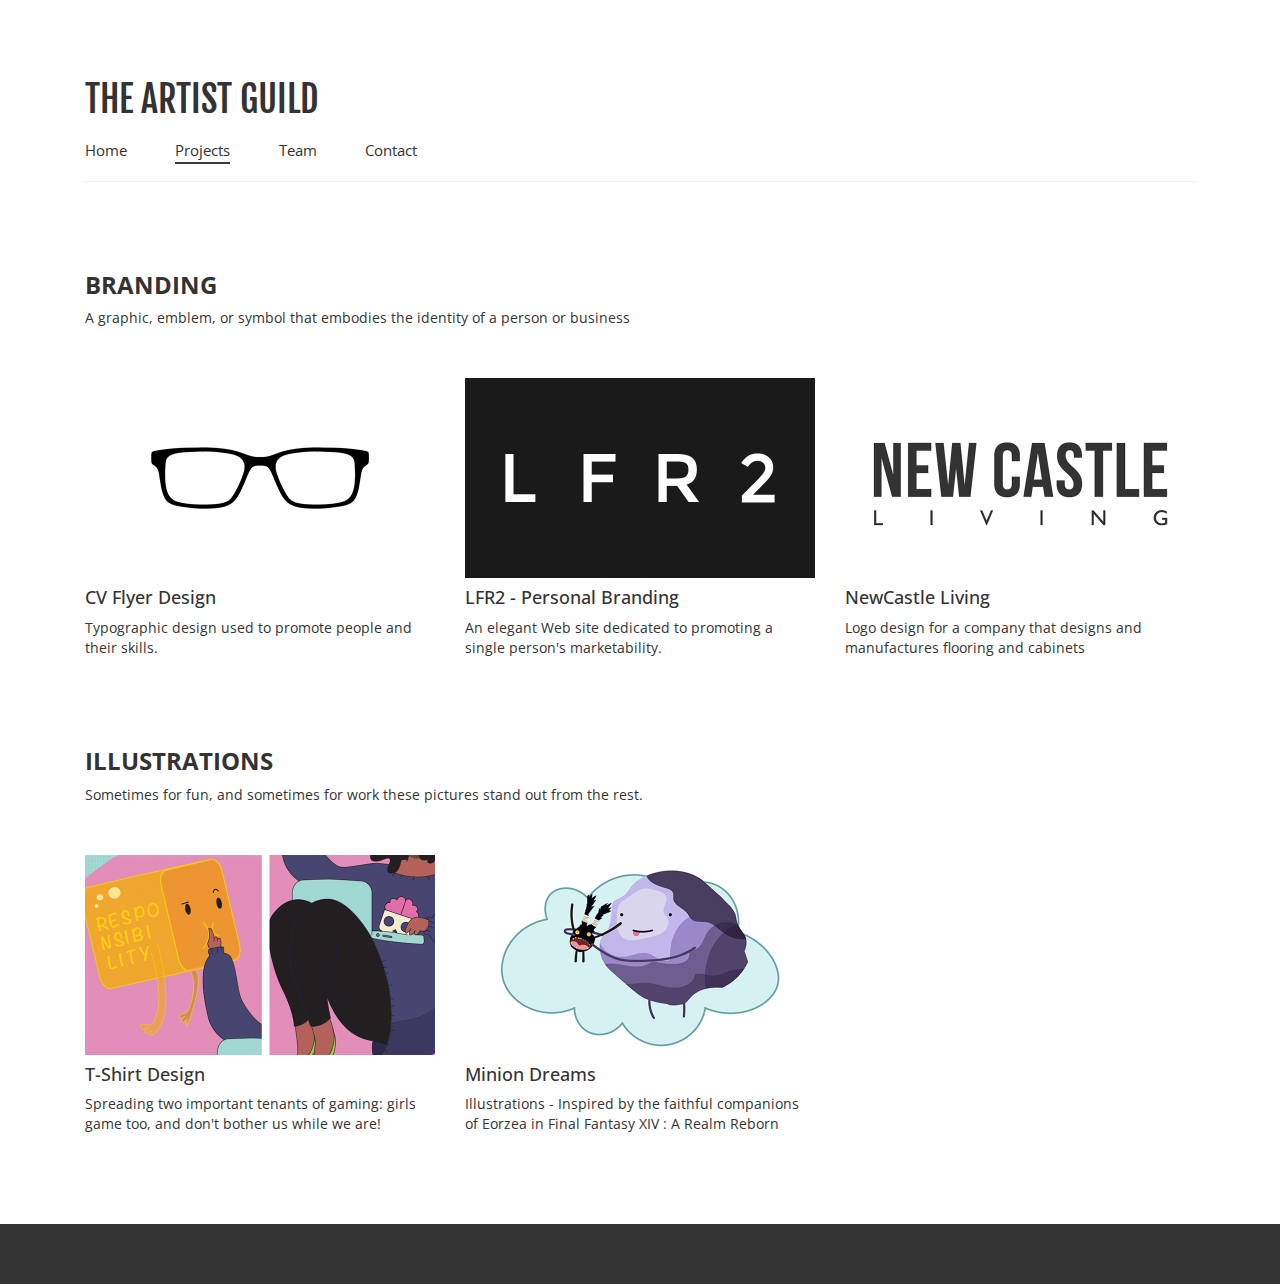
==== commit 08e09444: "more words" ====
--- a/projects.html
+++ b/projects.html
@@ -71,7 +71,7 @@
 
 		<div class="col-md-12 mtm mbl">
 			<p class="h3"><strong>BRANDING</strong><p>
-			<p class="mbm">A graphic mark, emblem, or symbol that embodies the identity of a person on business</p>
+			<p class="mbm">A graphic, emblem, or symbol that embodies the identity of a person or business</p>
 			
 
         <!-- Projects Row -->
@@ -83,7 +83,7 @@
 						  <i class="center-block fa fa-search fa-inverse fa-3x"></i>
 		        	</div></a>
 		        </div>	
-                <p class="h4"><a href="projects/cv-flyer.html">CV - Flyer Design</a> </p>
+                <p class="h4"><a href="projects/cv-flyer.html">CV Flyer Design</a> </p>
                 <p>Typographic design used to promote people and their skills.</p>
             </div>
             <div class="col-md-4 portfolio-item">
@@ -94,7 +94,7 @@
 		        	</div></a>
 		        </div>	
                 <p class="h4"><a href="projects/lfr2.html">LFR2 - Personal Branding</a> </p>
-                <p>Illustrations - Inspired by the faithful companions of Eorzea in Final Fantasy XIV : A Realm Reborn</p>
+                <p>An elegant Web site dedicated to promoting a single person's marketability.</p>
             </div>
             <div class="col-md-4 portfolio-item">
                 <div class="ih-item square effect13 bottom_to_top"><a href="projects/newcastle-living.html">
@@ -111,7 +111,7 @@
 
 
         <p class="h3 mtl"><strong>ILLUSTRATIONS</strong><p>
-		<p class="mbm">A graphic mark, emblem, or symbol that embodies the identity of a person on business</p>
+		<p class="mbm">Sometimes for fun, and sometimes for work these pictures stand out from the rest.</p>
 
         <!-- Projects Row -->
         <div class="row">
@@ -123,7 +123,7 @@
 		        	</div></a>
 		        </div>	
                 <p class="h4"><a href="projects/geekchic.html">T-Shirt Design</a> </p>
-                <p>Lorem ipsum dolor sit amet, consectetur adipisicing elit.</p>
+                <p>Spreading two important tenants of gaming: girls game too, and don't bother us while we are!</p>
             </div>
 
            
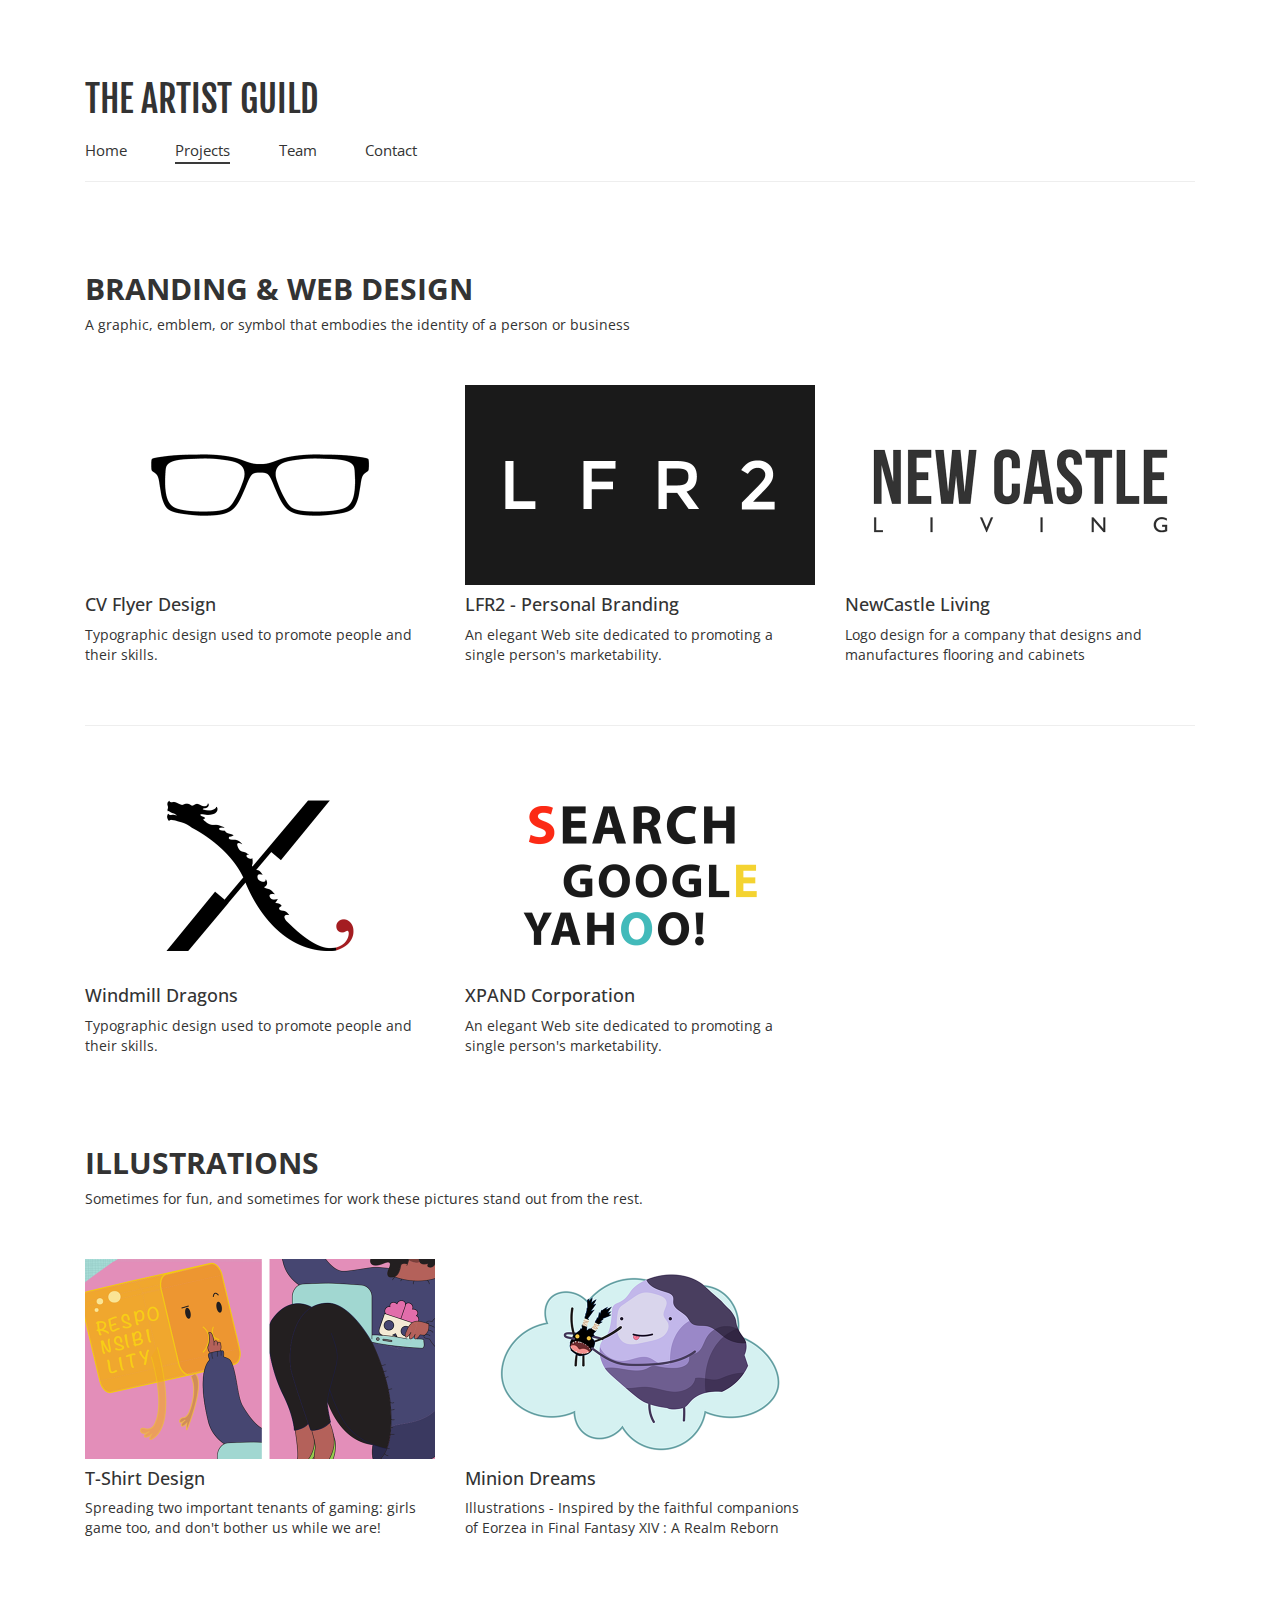
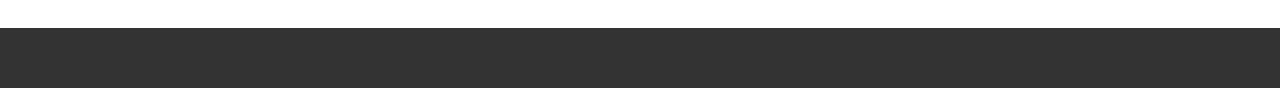
==== commit 2c39a3d5: "Added new pages" ====
--- a/projects.html
+++ b/projects.html
@@ -70,7 +70,7 @@
 		
 
 		<div class="col-md-12 mtm mbl">
-			<p class="h3"><strong>BRANDING</strong><p>
+			<p class="h2"><strong>BRANDING &amp; WEB DESIGN</strong><p>
 			<p class="mbm">A graphic, emblem, or symbol that embodies the identity of a person or business</p>
 			
 
@@ -108,9 +108,36 @@
             </div>
         </div>
         <!-- /.row -->
+		
+		<hr class="mbm mtm">
+
+        <!-- Projects Row -->
+        <div class="row">
+            <div class="col-md-4 portfolio-item">
+                <div class="ih-item square effect13 bottom_to_top"><a href="projects/windmill-dragons.html">
+					<div class="img"><img src="images/portfolio/cover-dragons.png" alt="img"></div>
+					<div class="info">
+						  <i class="center-block fa fa-search fa-inverse fa-3x"></i>
+		        	</div></a>
+		        </div>	
+                <p class="h4"><a href="projects/indmill-dragons.html">Windmill Dragons</a> </p>
+                <p>Typographic design used to promote people and their skills.</p>
+            </div>
+            <div class="col-md-4 portfolio-item">
+                <div class="ih-item square effect13 bottom_to_top"><a href="projects/xpandcorp.html">
+					<div class="img"><img src="images/portfolio/cover-xpand.png" alt="img"></div>
+					<div class="info">
+						  <i class="center-block fa fa-search fa-inverse fa-3x"></i>
+		        	</div></a>
+		        </div>	
+                <p class="h4"><a href="projects/xpandcorp.html">XPAND Corporation</a> </p>
+                <p>An elegant Web site dedicated to promoting a single person's marketability.</p>
+            </div>
+        </div>
+        <!-- /.row -->
 
 
-        <p class="h3 mtl"><strong>ILLUSTRATIONS</strong><p>
+        <p class="h2 mtl"><strong>ILLUSTRATIONS</strong><p>
 		<p class="mbm">Sometimes for fun, and sometimes for work these pictures stand out from the rest.</p>
 
         <!-- Projects Row -->
